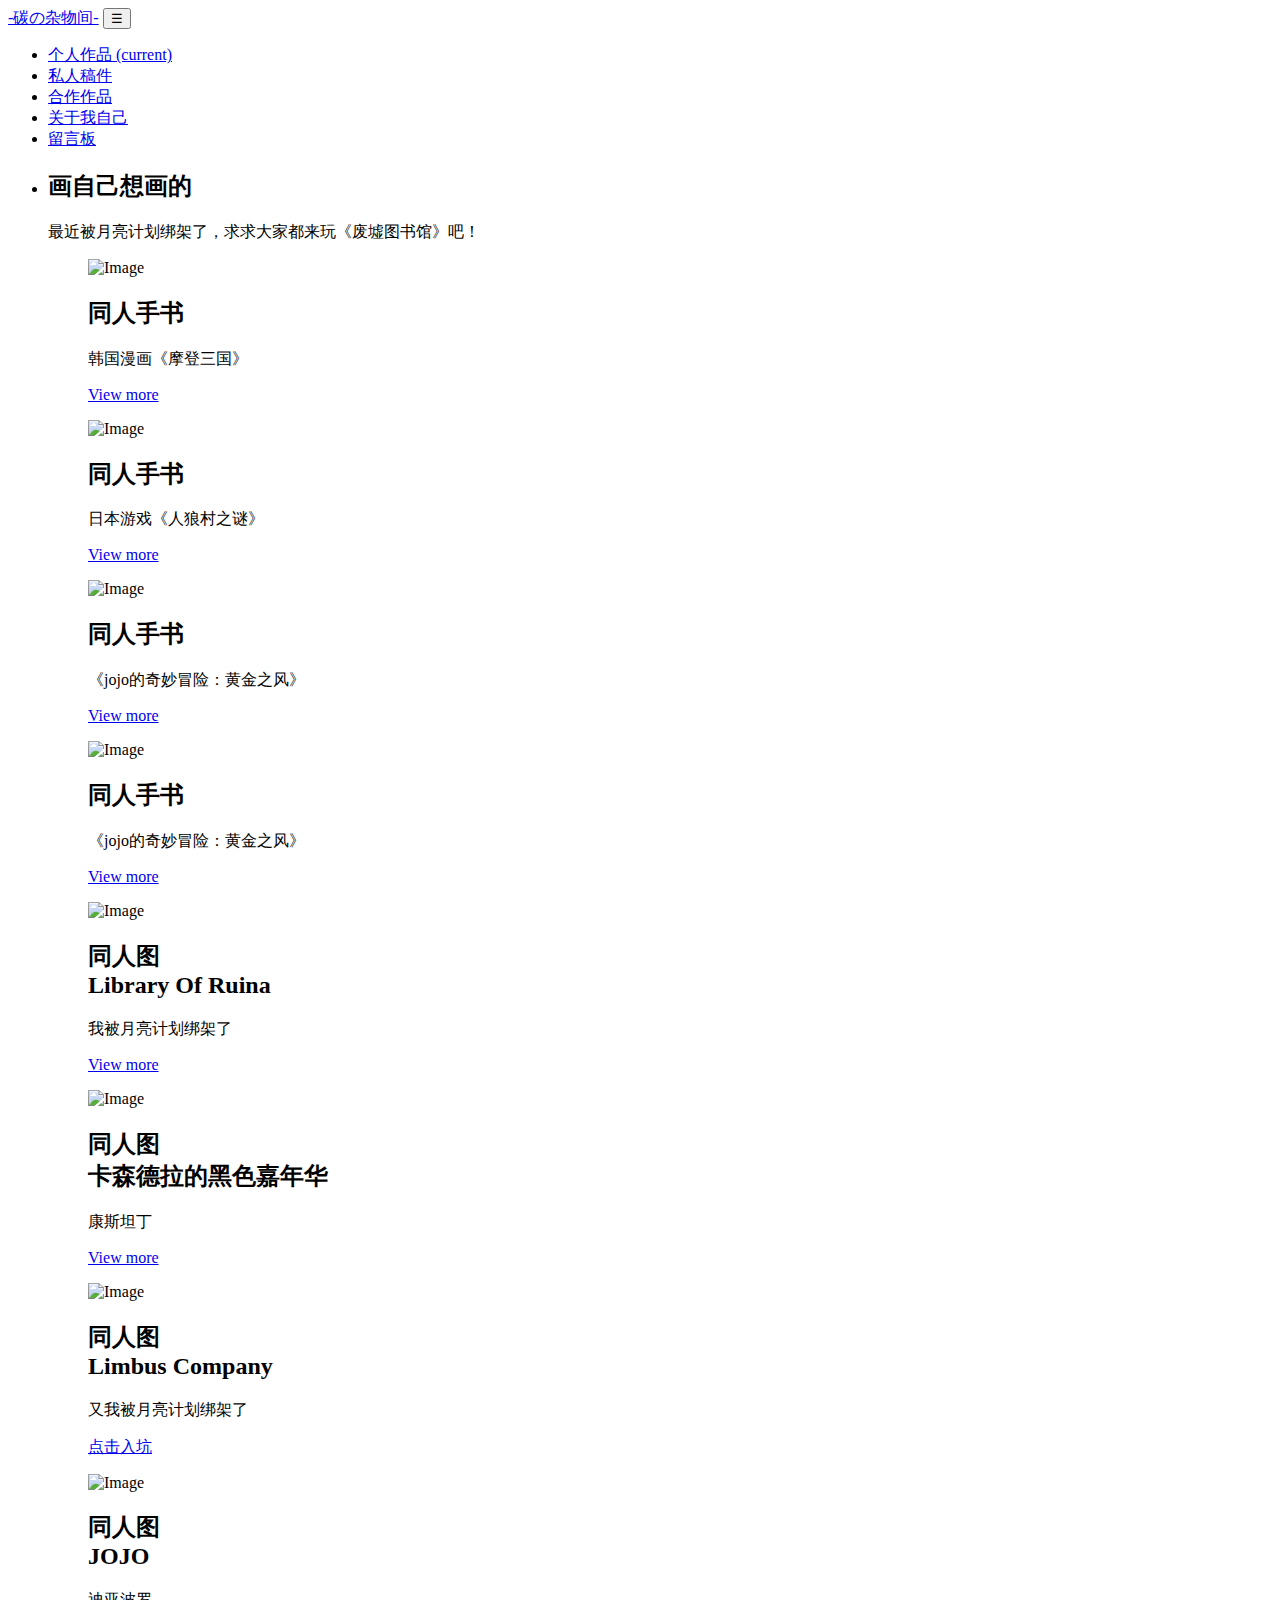
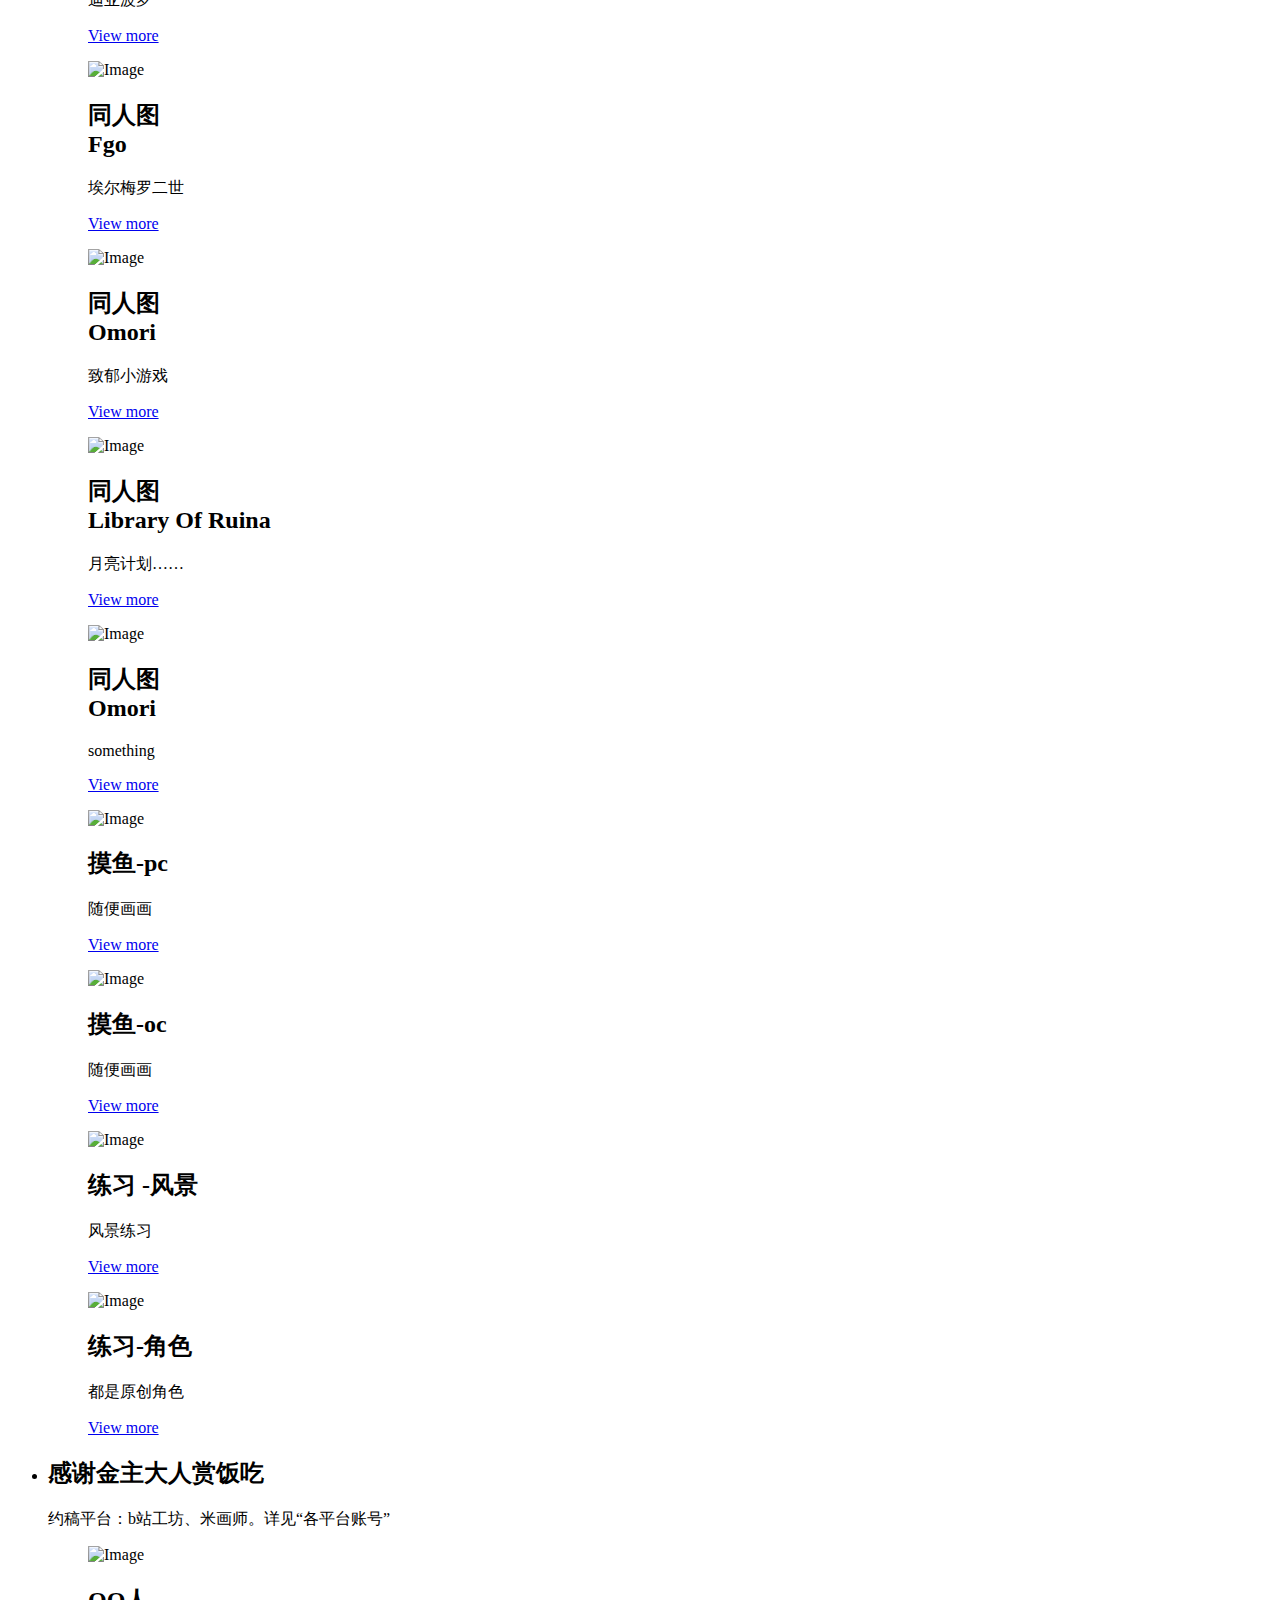
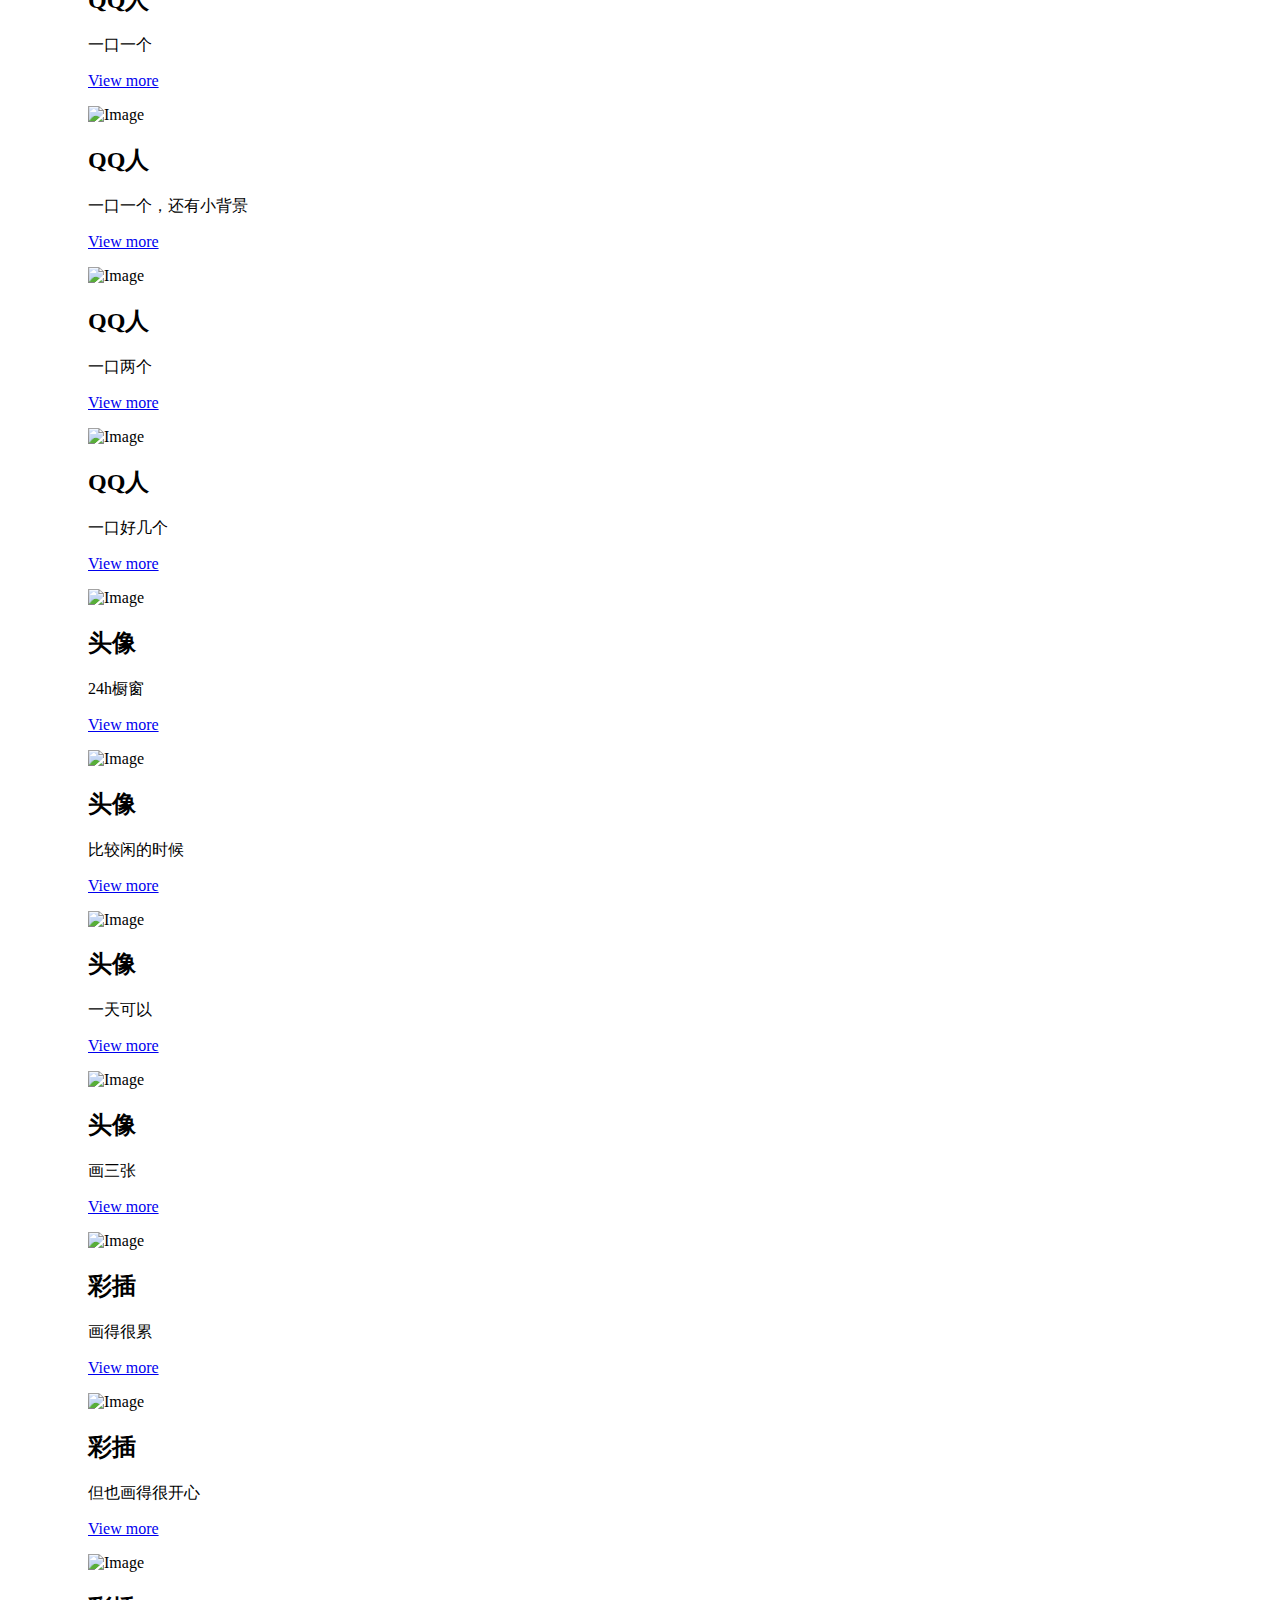
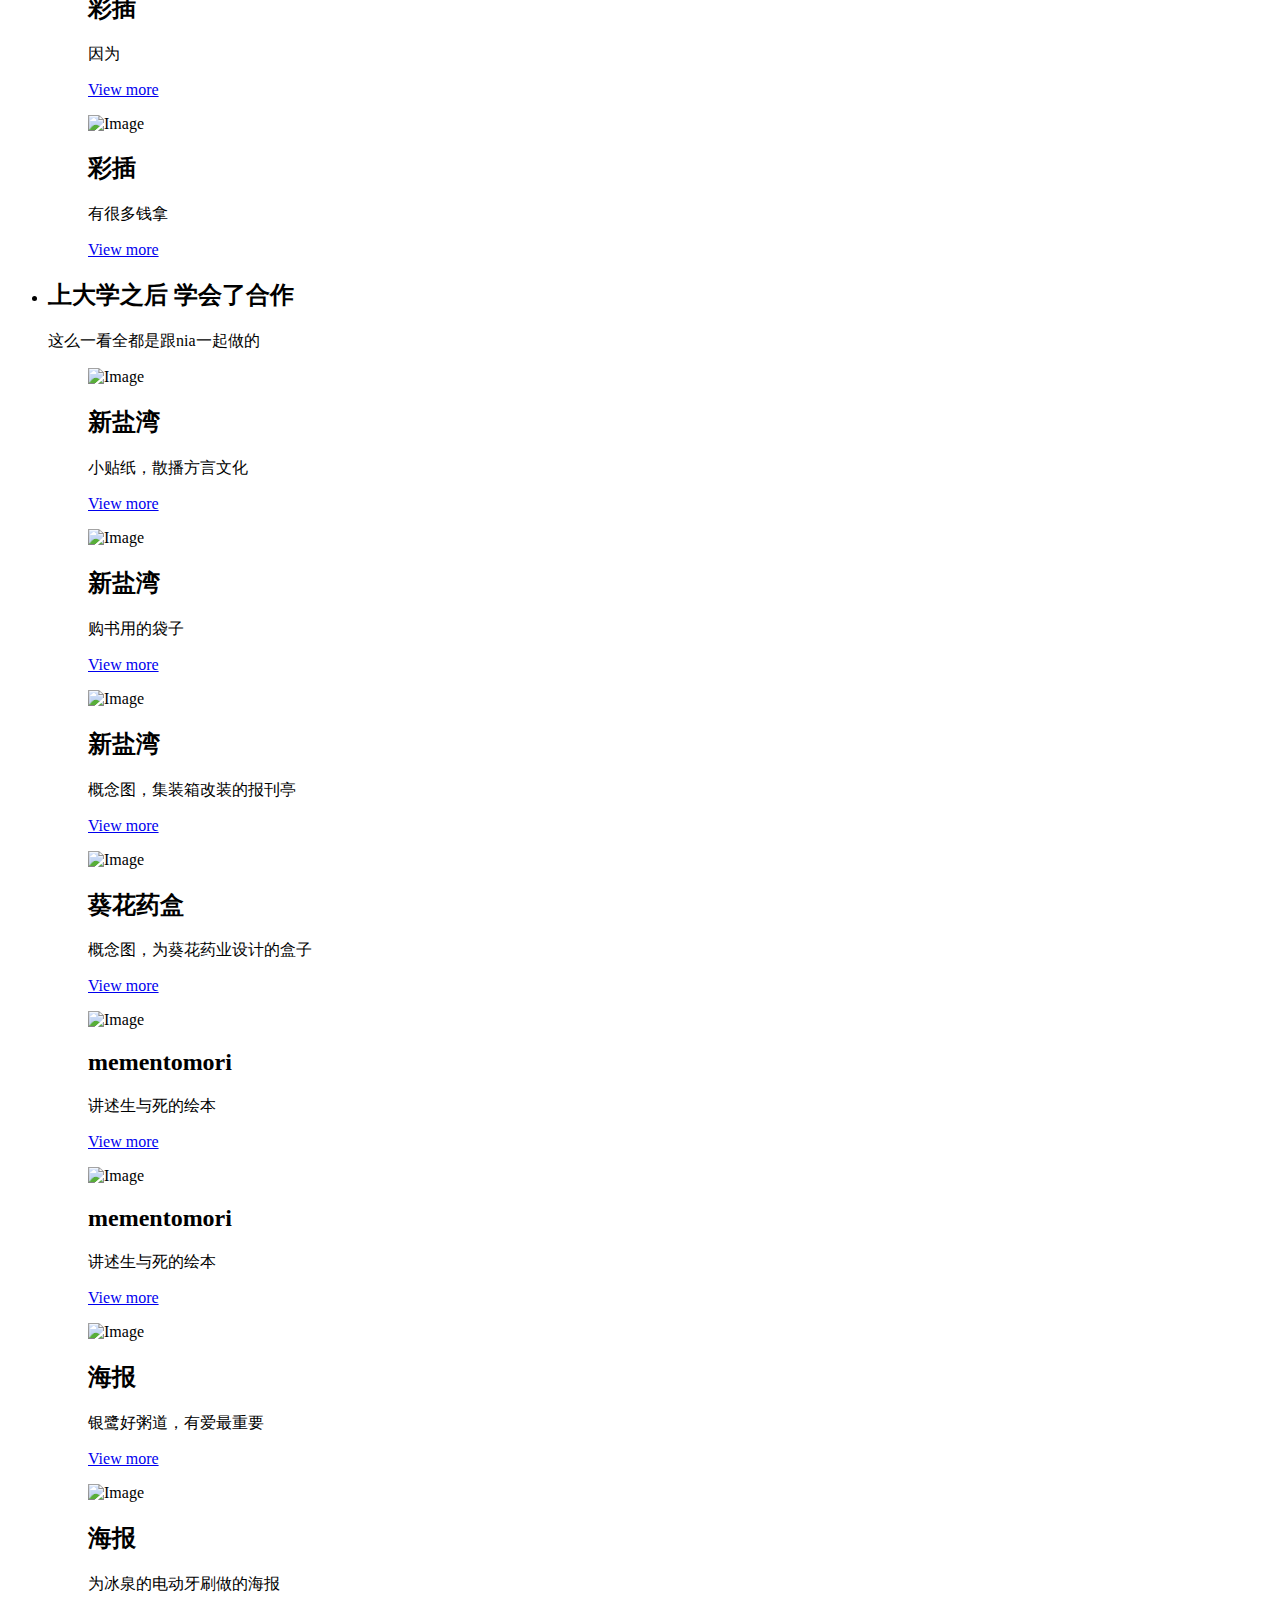
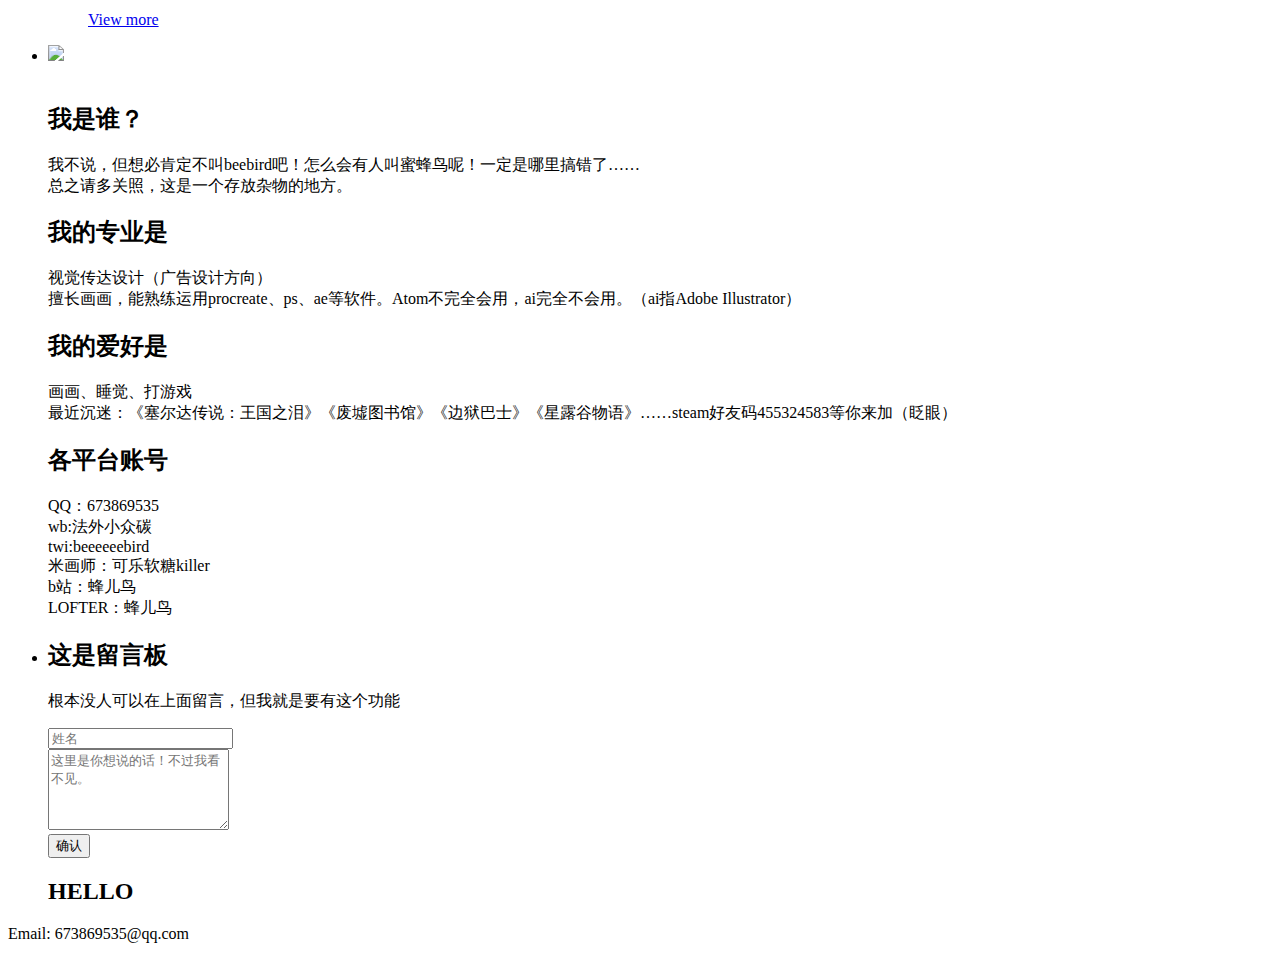
==== index.html @ 5f65ef02 "Add files via upload" ====
﻿<!DOCTYPE html>
<html lang="en">
<head>
    <meta charset="utf-8">
    <meta http-equiv="X-UA-Compatible" content="IE=edge">
    <meta name="viewport" content="width=device-width, initial-scale=1">

    <title>BEEBIRD-二次元袭来</title>

    <!-- load stylesheets -->
    <link rel="stylesheet" href="css/6705733751e34d038aa8b92e1a4e79fc.css">
    <!-- Google web font "Open Sans" -->
    <link rel="stylesheet" href="css/font-awesome.min.css">
    <!-- Font Awesome -->
    <link rel="stylesheet" href="css/bootstrap.min.css">
    <!-- Bootstrap style -->
    <link rel="stylesheet" href="css/hero-slider-style.css">
    <!-- Hero slider style (https://codyhouse.co/gem/hero-slider/) -->
    <link rel="stylesheet" href="css/magnific-popup.css">
    <!-- Magnific popup style (http://dimsemenov.com/plugins/magnific-popup/) -->
    <link rel="stylesheet" href="css/tooplate-style.css">

    <!-- HTML5 shim and Respond.js for IE8 support of HTML5 elements and media queries -->
    <!-- WARNING: Respond.js doesn't work if you view the page via file:// -->
        <!--[if lt IE 9]>
          <script src="js/html5shiv.min.js"></script>
          <script src="js/respond.min.js"></script>
          <![endif]-->
</head>

    <body>

        <!-- Content -->
        <div class="cd-hero">

            <!-- Navigation -->
            <div class="cd-slider-nav">
                <nav class="navbar">
                    <div class="tm-navbar-bg">

                        <a class="navbar-brand text-uppercase" href="#"></i>-碳の杂物间-</a>

                        <button class="navbar-toggler hidden-lg-up" type="button" data-toggle="collapse" data-target="#tmNavbar">
                            &#9776;
                        </button>
                        <div class="collapse navbar-toggleable-md text-xs-center text-uppercase tm-navbar" id="tmNavbar">
                            <ul class="nav navbar-nav">
                                <li class="nav-item active selected">
                                    <a class="nav-link" href="#0" data-no="1">个人作品 <span class="sr-only">(current)</span></a>
                                </li>
                                <li class="nav-item">
                                    <a class="nav-link" href="#0" data-no="2">私人稿件</a>
                                </li>
                                <li class="nav-item">
                                    <a class="nav-link" href="#0" data-no="3">合作作品</a>
                                </li>
                                <li class="nav-item">
                                    <a class="nav-link" href="#0" data-no="4">关于我自己</a>
                                </li>
                                <li class="nav-item">
                                    <a class="nav-link" href="#0" data-no="5">留言板</a>
                                </li>
                            </ul>
                        </div>
                    </div>

                </nav>
            </div>

            <ul class="cd-hero-slider">

                <!-- Page 1 Gallery One -->
                <li class="selected">
                    <div class="cd-full-width">
                        <div class="container-fluid js-tm-page-content" data-page-no="1" data-page-type="gallery">
                            <div class="tm-img-gallery-container">
                                <div class="tm-img-gallery gallery-one">
                                <!-- Gallery One pop up connected with JS code below -->
                                    <div class="tm-img-gallery-info-container">
                                        <h2 class="tm-text-title tm-gallery-title tm-white"><span class="tm-white">画自己想画的</span></h2>
                                        <p class="tm-text">最近被月亮计划绑架了，求求大家都来玩《废墟图书馆》吧！

                                        </p>
                                    </div>
                                    <div class="grid-item">
                                        <figure class="effect-bubba">
                                            <img src="picture/tm-img-01-tn.jpg" alt="Image" class="img-fluid tm-img">
                                            <figcaption>
                                                <h2 class="tm-figure-title">同人手书<br> <span></span></h2>
                                                <p class="tm-figure-description">韩国漫画《摩登三国》</p>
                                                <a href="img/tm-img-01.jpg">View more</a>
                                            </figcaption>
                                        </figure>
                                    </div>
                                    <div class="grid-item">
                                        <figure class="effect-bubba">
                                            <img src="picture/tm-img-02-tn.jpg" alt="Image" class="img-fluid tm-img">
                                            <figcaption>
                                                <h2 class="tm-figure-title">同人手书<br><span></span></h2>
                                                <p class="tm-figure-description">日本游戏《人狼村之谜》</p>
                                                <a href="img/tm-img-02.jpg">View more</a>
                                            </figcaption>
                                        </figure>
                                    </div>
                                    <div class="grid-item">
                                        <figure class="effect-bubba">
                                            <img src="picture/tm-img-03-tn.jpg" alt="Image" class="img-fluid tm-img">
                                            <figcaption>
                                                <h2 class="tm-figure-title">同人手书<br><span></span></h2>
                                                <p class="tm-figure-description">《jojo的奇妙冒险：黄金之风》</p>
                                                <a href="img/tm-img-03.jpg">View more</a>
                                            </figcaption>
                                        </figure>
                                    </div>
                                    <div class="grid-item">
                                        <figure class="effect-bubba">
                                            <img src="picture/tm-img-04-tn.jpg" alt="Image" class="img-fluid tm-img">
                                            <figcaption>
                                                <h2 class="tm-figure-title">同人手书<br><span></span></h2>
                                                <p class="tm-figure-description">《jojo的奇妙冒险：黄金之风》</p>
                                                <a href="img/tm-img-04.jpg">View more</a>
                                            </figcaption>
                                        </figure>
                                    </div>
                                    <div class="grid-item">
                                        <figure class="effect-bubba">
                                            <img src="picture/tm-img-05-tn.jpg" alt="Image" class="img-fluid tm-img">
                                            <figcaption>
                                                <h2 class="tm-figure-title">同人图<br><span>Library Of Ruina</span></h2>
                                                <p class="tm-figure-description">我被月亮计划绑架了</p>
                                                <a href="img/tm-img-05.jpg">View more</a>
                                            </figcaption>
                                        </figure>
                                    </div>
                                    <div class="grid-item">
                                        <figure class="effect-bubba">
                                            <img src="picture/tm-img-06-tn.jpg" alt="Image" class="img-fluid tm-img">
                                            <figcaption>
                                                <h2 class="tm-figure-title">同人图<br><span>卡森德拉的黑色嘉年华</span></h2>
                                                <p class="tm-figure-description">康斯坦丁</p>
                                                <a href="img/tm-img-06.jpg">View more</a>
                                            </figcaption>
                                        </figure>
                                    </div>
                                    <div class="grid-item">
                                        <figure class="effect-bubba">
                                            <img src="picture/tm-img-07-tn.jpg" alt="Image" class="img-fluid tm-img">
                                            <figcaption>
                                                <h2 class="tm-figure-title">同人图<br><span>Limbus Company</span></h2>
                                                <p class="tm-figure-description">又我被月亮计划绑架了</p>
                                                <a href="img/tm-img-07.jpg">点击入坑</a>
                                            </figcaption>
                                        </figure>
                                    </div>
                                    <div class="grid-item">
                                        <figure class="effect-bubba">
                                            <img src="picture/tm-img-08-tn.jpg" alt="Image" class="img-fluid tm-img">
                                            <figcaption>
                                                <h2 class="tm-figure-title">同人图<br><span>JOJO</span></h2>
                                                <p class="tm-figure-description">迪亚波罗</p>
                                                <a href="img/tm-img-08.jpg">View more</a>
                                            </figcaption>
                                        </figure>
                                    </div>
                                    <div class="grid-item">
                                        <figure class="effect-bubba">
                                            <img src="picture/tm-img-09-tn.jpg" alt="Image" class="img-fluid tm-img">
                                            <figcaption>
                                                <h2 class="tm-figure-title">同人图<br> <span>Fgo</span></h2>
                                                <p class="tm-figure-description">埃尔梅罗二世</p>
                                                <a href="img/tm-img-09.jpg">View more</a>
                                            </figcaption>
                                        </figure>
                                    </div>
                                    <div class="grid-item">
                                        <figure class="effect-bubba">
                                            <img src="picture/tm-img-10-tn.jpg" alt="Image" class="img-fluid tm-img">
                                            <figcaption>
                                                <h2 class="tm-figure-title">同人图<br><span>Omori</span></h2>
                                                <p class="tm-figure-description">致郁小游戏</p>
                                                <a href="img/tm-img-10.jpg">View more</a>
                                            </figcaption>
                                        </figure>
                                    </div>
                                    <div class="grid-item">
                                        <figure class="effect-bubba">
                                            <img src="picture/tm-img-11-tn.jpg" alt="Image" class="img-fluid tm-img">
                                            <figcaption>
                                                <h2 class="tm-figure-title">同人图<br><span>Library Of Ruina</span></h2>
                                                <p class="tm-figure-description">月亮计划……</p>
                                                <a href="img/tm-img-11.jpg">View more</a>
                                            </figcaption>
                                        </figure>
                                    </div>
                                    <div class="grid-item">
                                        <figure class="effect-bubba">
                                            <img src="picture/tm-img-12-tn.jpg" alt="Image" class="img-fluid tm-img">
                                            <figcaption>
                                                <h2 class="tm-figure-title">同人图<br><span>Omori</span></h2>
                                                <p class="tm-figure-description">something</p>
                                                <a href="img/tm-img-12.jpg">View more</a>
                                            </figcaption>
                                        </figure>
                                    </div>
                                    <div class="grid-item">
                                        <figure class="effect-bubba">
                                            <img src="picture/tm-img-13-tn.jpg" alt="Image" class="img-fluid tm-img">
                                            <figcaption>
                                                <h2 class="tm-figure-title">摸鱼<span>-pc</span></h2>
                                                <p class="tm-figure-description">随便画画</p>
                                                <a href="img/tm-img-13.jpg">View more</a>
                                            </figcaption>
                                        </figure>
                                    </div>
                                    <div class="grid-item">
                                        <figure class="effect-bubba">
                                            <img src="picture/tm-img-14-tn.jpg" alt="Image" class="img-fluid tm-img">
                                            <figcaption>
                                                <h2 class="tm-figure-title">摸鱼<span>-oc</span></h2>
                                                <p class="tm-figure-description">随便画画</p>
                                                <a href="img/tm-img-14.jpg">View more</a>
                                            </figcaption>
                                        </figure>
                                    </div>
                                    <div class="grid-item">
                                        <figure class="effect-bubba">
                                            <img src="picture/tm-img-15-tn.jpg" alt="Image" class="img-fluid tm-img">
                                            <figcaption>
                                                <h2 class="tm-figure-title">练习 <span>-风景</span></h2>
                                                <p class="tm-figure-description">风景练习</p>
                                                <a href="img/tm-img-15.jpg">View more</a>
                                            </figcaption>
                                        </figure>
                                    </div>
                                    <div class="grid-item">
                                        <figure class="effect-bubba">
                                            <img src="picture/tm-img-16-tn.jpg" alt="Image" class="img-fluid tm-img">
                                            <figcaption>
                                                <h2 class="tm-figure-title">练习<span>-角色</span></h2>
                                                <p class="tm-figure-description">都是原创角色</p>
                                                <a href="img/tm-img-16.jpg">View more</a>
                                            </figcaption>
                                        </figure>
                                    </div>
                                </div>
                            </div>
                        </div>
                    </div>
                </li>

                <!-- Page 2 Gallery Two -->
                <li>
                    <div class="cd-full-width">
                        <div class="container-fluid js-tm-page-content" data-page-no="2" data-page-type="gallery">
                            <div class="tm-img-gallery-container">
                                <div class="tm-img-gallery gallery-two">
                                <!-- Gallery Two pop up connected with JS code below -->

                                    <div class="tm-img-gallery-info-container">
                                        <h2 class="tm-text-title tm-gallery-title"><span class="tm-white">感谢金主大人赏饭吃</span></h2>
                                        <p class="tm-text"><span class="tm-white">约稿平台：b站工坊、米画师。详见“各平台账号”</span>
                                        </p>
                                    </div>
                                    <div class="grid-item">
                                        <figure class="effect-bubba">
                                            <img src="picture/s1.jpg" alt="Image" class="img-fluid tm-img">
                                            <figcaption>
                                                <h2 class="tm-figure-title">QQ人 <span></span></h2>
                                                <p class="tm-figure-description">一口一个</p>
                                                <a href="img/s1.jpg">View more</a>
                                            </figcaption>
                                        </figure>
                                    </div>
                                    <div class="grid-item">
                                        <figure class="effect-bubba">
                                            <img src="picture/s2.jpg" alt="Image" class="img-fluid tm-img">
                                            <figcaption>
                                                <h2 class="tm-figure-title">QQ人 <span></span></h2>
                                                <p class="tm-figure-description">一口一个，还有小背景</p>
                                                <a href="img/s2.jpg">View more</a>
                                            </figcaption>
                                        </figure>
                                    </div>
                                    <div class="grid-item">
                                        <figure class="effect-bubba">
                                            <img src="picture/s3.jpg" alt="Image" class="img-fluid tm-img">
                                            <figcaption>
                                                <h2 class="tm-figure-title">QQ人 <span></span></h2>
                                                <p class="tm-figure-description">一口两个</p>
                                                <a href="img/s3.jpg">View more</a>
                                            </figcaption>
                                        </figure>
                                    </div>
                                    <div class="grid-item">
                                        <figure class="effect-bubba">
                                            <img src="picture/s4.jpg" alt="Image" class="img-fluid tm-img">
                                            <figcaption>
                                                <h2 class="tm-figure-title">QQ人<span></span></h2>
                                                <p class="tm-figure-description">一口好几个</p>
                                                <a href="img/s4.jpg">View more</a>
                                            </figcaption>
                                        </figure>
                                    </div>
                                    <div class="grid-item">
                                        <figure class="effect-bubba">
                                            <img src="picture/s5.jpg" alt="Image" class="img-fluid tm-img">
                                            <figcaption>
                                                <h2 class="tm-figure-title">头像 <span></span></h2>
                                                <p class="tm-figure-description">24h橱窗</p>
                                                <a href="img/s5.jpg">View more</a>
                                            </figcaption>
                                        </figure>
                                    </div>
                                    <div class="grid-item">
                                        <figure class="effect-bubba">
                                            <img src="picture/s6.jpg" alt="Image" class="img-fluid tm-img">
                                            <figcaption>
                                                <h2 class="tm-figure-title">头像 <span></span></h2>
                                                <p class="tm-figure-description">比较闲的时候</p>
                                                <a href="img/s6.jpg">View more</a>
                                            </figcaption>
                                        </figure>
                                    </div>
                                    <div class="grid-item">
                                        <figure class="effect-bubba">
                                            <img src="picture/s7.jpg" alt="Image" class="img-fluid tm-img">
                                            <figcaption>
                                                <h2 class="tm-figure-title">头像<span></span></h2>
                                                <p class="tm-figure-description">一天可以</p>
                                                <a href="img/s7.jpg">View more</a>
                                            </figcaption>
                                        </figure>
                                    </div>
                                    <div class="grid-item">
                                        <figure class="effect-bubba">
                                            <img src="picture/s8.jpg" alt="Image" class="img-fluid tm-img">
                                            <figcaption>
                                                <h2 class="tm-figure-title">头像<span></span></h2>
                                                <p class="tm-figure-description">画三张</p>
                                                <a href="img/s8.jpg">View more</a>
                                            </figcaption>
                                        </figure>
                                    </div>
                                    <div class="grid-item">
                                        <figure class="effect-bubba">
                                            <img src="picture/s9.jpg" alt="Image" class="img-fluid tm-img">
                                            <figcaption>
                                                <h2 class="tm-figure-title">彩插<span></span></h2>
                                                <p class="tm-figure-description">画得很累</p>
                                                <a href="img/s9.jpg">View more</a>
                                            </figcaption>
                                        </figure>
                                    </div>
                                    <div class="grid-item">
                                        <figure class="effect-bubba">
                                            <img src="picture/s10.jpg" alt="Image" class="img-fluid tm-img">
                                            <figcaption>
                                                <h2 class="tm-figure-title">彩插<span></span></h2>
                                                <p class="tm-figure-description">但也画得很开心</p>
                                                <a href="img/s10.jpg">View more</a>
                                            </figcaption>
                                        </figure>
                                    </div>
                                    <div class="grid-item">
                                        <figure class="effect-bubba">
                                            <img src="picture/s11.jpg" alt="Image" class="img-fluid tm-img">
                                            <figcaption>
                                                <h2 class="tm-figure-title">彩插 <span></span></h2>
                                                <p class="tm-figure-description">因为</p>
                                                <a href="img/s11.jpg">View more</a>
                                            </figcaption>
                                        </figure>
                                    </div>
                                    <div class="grid-item">
                                        <figure class="effect-bubba">
                                            <img src="picture/s12.jpg" alt="Image" class="img-fluid tm-img">
                                            <figcaption>
                                                <h2 class="tm-figure-title">彩插<span></span></h2>
                                                <p class="tm-figure-description">有很多钱拿</p>
                                                <a href="img/s12.jpg">View more</a>
                                            </figcaption>
                                        </figure>
                                    </div>
                                </div>
                            </div>
                        </div>
                    </div>
                </li>

                <!-- Page 3 Gallery Three -->
                <li>
                    <div class="cd-full-width">
                        <div class="container-fluid js-tm-page-content" data-page-no="3" data-page-type="gallery">
                            <div class="tm-img-gallery-container">
                                <div class="tm-img-gallery gallery-three">

                                    <div class="tm-img-gallery-info-container">
                                        <h2 class="tm-text-title tm-gallery-title"><span class="tm-white">上大学之后 学会了合作</span></h2>
                                        <p class="tm-text"><span class="tm-white">这么一看全都是跟nia一起做的</span>
                                        </p>
                                    </div>
                                    <div class="grid-item">
                                        <figure class="effect-bubba">
                                            <img src="picture/z1.jpg" alt="Image" class="img-fluid tm-img">
                                            <figcaption>
                                                <h2 class="tm-figure-title">新盐湾<span></span></h2>
                                                <p class="tm-figure-description">小贴纸，散播方言文化</p>
                                                <a href="img/z1.jpg">View more</a>
                                            </figcaption>
                                        </figure>
                                    </div>
                                    <div class="grid-item">
                                        <figure class="effect-bubba">
                                            <img src="picture/z2.jpg" alt="Image" class="img-fluid tm-img">
                                            <figcaption>
                                                <h2 class="tm-figure-title">新盐湾<span></span></h2>
                                                <p class="tm-figure-description">购书用的袋子</p>
                                                <a href="img/z2.jpg">View more</a>
                                            </figcaption>
                                        </figure>
                                    </div>
                                    <div class="grid-item">
                                        <figure class="effect-bubba">
                                            <img src="picture/z3.jpg" alt="Image" class="img-fluid tm-img">
                                            <figcaption>
                                                <h2 class="tm-figure-title">新盐湾 <span></span></h2>
                                                <p class="tm-figure-description">概念图，集装箱改装的报刊亭</p>
                                                <a href="imgz3.jpg">View more</a>
                                            </figcaption>
                                        </figure>
                                    </div>
                                    <div class="grid-item">
                                        <figure class="effect-bubba">
                                            <img src="picture/z4.jpg" alt="Image" class="img-fluid tm-img">
                                            <figcaption>
                                                <h2 class="tm-figure-title">葵花药盒<span></span></h2>
                                                <p class="tm-figure-description">概念图，为葵花药业设计的盒子</p>
                                                <a href="img/z4.jpg">View more</a>
                                            </figcaption>
                                        </figure>
                                    </div>
                                    <div class="grid-item">
                                        <figure class="effect-bubba">
                                            <img src="picture/z5.jpg" alt="Image" class="img-fluid tm-img">
                                            <figcaption>
                                                <h2 class="tm-figure-title"><span>mementomori</span></h2>
                                                <p class="tm-figure-description">讲述生与死的绘本</p>
                                                <a href="img/z5.jpg">View more</a>
                                            </figcaption>
                                        </figure>
                                    </div>
                                    <div class="grid-item">
                                        <figure class="effect-bubba">
                                            <img src="picture/z6.jpg" alt="Image" class="img-fluid tm-img">
                                            <figcaption>
                                                <h2 class="tm-figure-title"><span>mementomori</span></h2>
                                                <p class="tm-figure-description">讲述生与死的绘本</p>
                                                <a href="img/z6.jpg">View more</a>
                                            </figcaption>
                                        </figure>
                                    </div>
                                    <div class="grid-item">
                                        <figure class="effect-bubba">
                                            <img src="picture/z7.jpg" alt="Image" class="img-fluid tm-img">
                                            <figcaption>
                                                <h2 class="tm-figure-title">海报<span></span></h2>
                                                <p class="tm-figure-description">银鹭好粥道，有爱最重要</p>
                                                <a href="img/z7.jpg">View more</a>
                                            </figcaption>
                                        </figure>
                                    </div>
                                    <div class="grid-item">
                                        <figure class="effect-bubba">
                                            <img src="picture/z8.jpg" alt="Image" class="img-fluid tm-img">
                                            <figcaption>
                                                <h2 class="tm-figure-title">海报 <span></span></h2>
                                                <p class="tm-figure-description">为冰泉的电动牙刷做的海报</p>
                                                <a href="img/z8.jpg">View more</a>
                                            </figcaption>
                                        </figure>
                                    </div>
                                </div>
                            </div> <!-- .tm-img-gallery-container -->
                        </div>
                    </div>
                </li>

                <!-- Page 4 About -->
                <li>
                    <div class="cd-full-width">
                        <div class="container-fluid js-tm-page-content tm-page-width tm-pad-b" data-page-no="4">
                            <div class="row tm-white-box-margin-b">
                                <div class="col-xs-12">
                                    <div class="tm-flex">
                                        <div class="tm-bg-white-translucent text-xs-left tm-textbox tm-textbox-padding"><div class="grid-item">
                                                <img src="picture/t.jpg" >
                                        </div><br>
                                            <h2 class="tm-text-title">我是谁？</h2>
                                            <p class="tm-text">我不说，但想必肯定不叫beebird吧！怎么会有人叫蜜蜂鸟呢！一定是哪里搞错了……<br>

                                            总之请多关照，这是一个存放杂物的地方。</p>
                                        </div>
                                    </div>
                                </div>
                            </div>

                            <div class="row tm-white-box-margin-b">
                                <div class="col-xs-12">
                                    <div class="tm-flex">
                                        <div class="tm-bg-white-translucent text-xs-left tm-textbox tm-2-col-textbox-2 tm-textbox-padding">
                                            <h2 class="tm-text-title">我的专业是</h2>
                                            <p class="tm-text">视觉传达设计（广告设计方向）<br>
                                            擅长画画，能熟练运用procreate、ps、ae等软件。Atom不完全会用，ai完全不会用。（ai指Adobe Illustrator）</p>
                                        </div>
                                    </div>
                                </div>
                            </div>

                            <div class="row">
                                <div class="col-xs-12">
                                    <div class="tm-flex">
                                        <div class="tm-bg-white-translucent text-xs-left tm-textbox tm-2-col-textbox-2 tm-textbox-padding">
                                            <h2 class="tm-text-title">我的爱好是</h2>
                                            <p class="tm-text">画画、睡觉、打游戏<br>
                                            最近沉迷：《塞尔达传说：王国之泪》《废墟图书馆》《边狱巴士》《星露谷物语》……steam好友码455324583等你来加（眨眼）</p>
                                        </div>
                                        <div class="tm-bg-white-translucent text-xs-left tm-textbox tm-2-col-textbox-2 tm-textbox-padding">
                                            <h2 class="tm-text-title">各平台账号</h2>
                                            <p class="tm-text">QQ：673869535<br>
                                            wb:法外小众碳<br>
                                            twi:beeeeeebird<br>
                                            米画师：可乐软糖killer<br>

                                          b站：蜂儿鸟<br>
                                          LOFTER：蜂儿鸟
                                        </p>
                                        </div>
                                    </div>
                                </div>
                            </div>
                        </div>
                    </div> <!-- .cd-full-width -->

                </li>

                <!-- Page 5 Contact Us -->
                <li>
                    <div class="cd-full-width">
                        <div class="container-fluid js-tm-page-content tm-page-pad" data-page-no="5">
                            <div class="tm-contact-page">
                                <div class="row">
                                    <div class="col-xs-12">
                                        <div class="tm-flex tm-contact-container">
                                            <div class="tm-bg-white-translucent text-xs-left tm-textbox tm-2-col-textbox-2 tm-textbox-padding tm-textbox-padding-contact">
                                                <h2 class="tm-contact-info">这是留言板</h2>
                                                <p class="tm-text">根本没人可以在上面留言，但我就是要有这个功能</p>

                                                <!-- contact form -->
                                                <form action="index.html" method="post" class="tm-contact-form">

                                                    <div class="form-group">
                                                        <input type="text" id="contact_name" name="contact_name" class="form-control" placeholder="姓名"  required/>
                                                    </div>

                                                    <div class="form-group">
                                                        <textarea id="contact_message" name="contact_message" class="form-control" rows="5" placeholder="这里是你想说的话！不过我看不见。" required></textarea>
                                                    </div>

                                                    <button type="submit" class="pull-xs-right tm-submit-btn">确认</button>

                                                </form>
                                            </div>

                                            <div class="tm-bg-white-translucent text-xs-left tm-textbox tm-2-col-textbox-2 tm-textbox-padding tm-textbox-padding-contact">
                                                <h2 class="tm-contact-info">HELLO</h2>
                                                <!-- google map goes here -->
                                                <div id="google-map"></div>
                                            </div>

                                        </div>

                                    </div>

                                </div>

                            </div>

                        </div>

                    </div> <!-- .cd-full-width -->
                </li>
            </ul> <!-- .cd-hero-slider -->

            <footer class="tm-footer">

                <p class="tm-copyright-text">Email: 673869535@qq.com</p>

            </footer>

        </div> <!-- .cd-hero -->


        <div id="loader-wrapper">

            <div id="loader"></div>
            <div class="loader-section section-left"></div>
            <div class="loader-section section-right"></div>

        </div>

        <!-- load JS files -->
        <script src="js/jquery-1.11.3.min.js"></script>         <!-- jQuery (https://jquery.com/download/) -->
        <script src="js/tether.min.js"></script> <!-- Tether for Bootstrap (http://stackoverflow.com/questions/34567939/how-to-fix-the-error-error-bootstrap-tooltips-require-tether-http-github-h) -->
        <script src="js/bootstrap.min.js"></script>             <!-- Bootstrap js (v4-alpha.getbootstrap.com/) -->
        <script src="js/hero-slider-main.js"></script>          <!-- Hero slider (https://codyhouse.co/gem/hero-slider/) -->
        <script src="js/jquery.magnific-popup.min.js"></script> <!-- Magnific popup (http://dimsemenov.com/plugins/magnific-popup/) -->

        <script>

            function adjustHeightOfPage(pageNo) {

                var offset = 80;
                var pageContentHeight = 0;

                var pageType = $('div[data-page-no="' + pageNo + '"]').data("page-type");

                if( pageType != undefined && pageType == "gallery") {
                    pageContentHeight = $(".cd-hero-slider li:nth-of-type(" + pageNo + ") .tm-img-gallery-container").height();
                }
                else {
                    pageContentHeight = $(".cd-hero-slider li:nth-of-type(" + pageNo + ") .js-tm-page-content").height() + 20;
                }

                if($(window).width() >= 992) { offset = 120; }
                else if($(window).width() < 480) { offset = 40; }

                // Get the page height
                var totalPageHeight = $('.cd-slider-nav').height()
                                        + pageContentHeight + offset
                                        + $('.tm-footer').height();

                // Adjust layout based on page height and window height
                if(totalPageHeight > $(window).height())
                {
                    $('.cd-hero-slider').addClass('small-screen');
                    $('.cd-hero-slider li:nth-of-type(' + pageNo + ')').css("min-height", totalPageHeight + "px");
                }
                else
                {
                    $('.cd-hero-slider').removeClass('small-screen');
                    $('.cd-hero-slider li:nth-of-type(' + pageNo + ')').css("min-height", "100%");
                }
            }

            /*
                Everything is loaded including images.
            */
            $(window).load(function(){

                adjustHeightOfPage(1); // Adjust page height

                /* Gallery One pop up
                -----------------------------------------*/
                $('.gallery-one').magnificPopup({
                    delegate: 'a', // child items selector, by clicking on it popup will open
                    type: 'image',
                    gallery:{enabled:true}
                });

				/* Gallery Two pop up
                -----------------------------------------*/
				$('.gallery-two').magnificPopup({
                    delegate: 'a',
                    type: 'image',
                    gallery:{enabled:true}
                });

                /* Gallery Three pop up
                -----------------------------------------*/
                $('.gallery-three').magnificPopup({
                    delegate: 'a',
                    type: 'image',
                    gallery:{enabled:true}
                });

                /* Collapse menu after click
                -----------------------------------------*/
                $('#tmNavbar a').click(function(){
                    $('#tmNavbar').collapse('hide');

                    adjustHeightOfPage($(this).data("no")); // Adjust page height
                });

                /* Browser resized
                -----------------------------------------*/
                $( window ).resize(function() {
                    var currentPageNo = $(".cd-hero-slider li.selected .js-tm-page-content").data("page-no");

                    // wait 3 seconds
                    setTimeout(function() {
                        adjustHeightOfPage( currentPageNo );
                    }, 1000);

                });

                // Remove preloader (https://ihatetomatoes.net/create-custom-preloading-screen/)
                $('body').addClass('loaded');

            });



        </script>

<style>
.copyrights{text-indent:-9999px;height:0;line-height:0;font-size:0;overflow:hidden;}
</style>
</body>
</html>
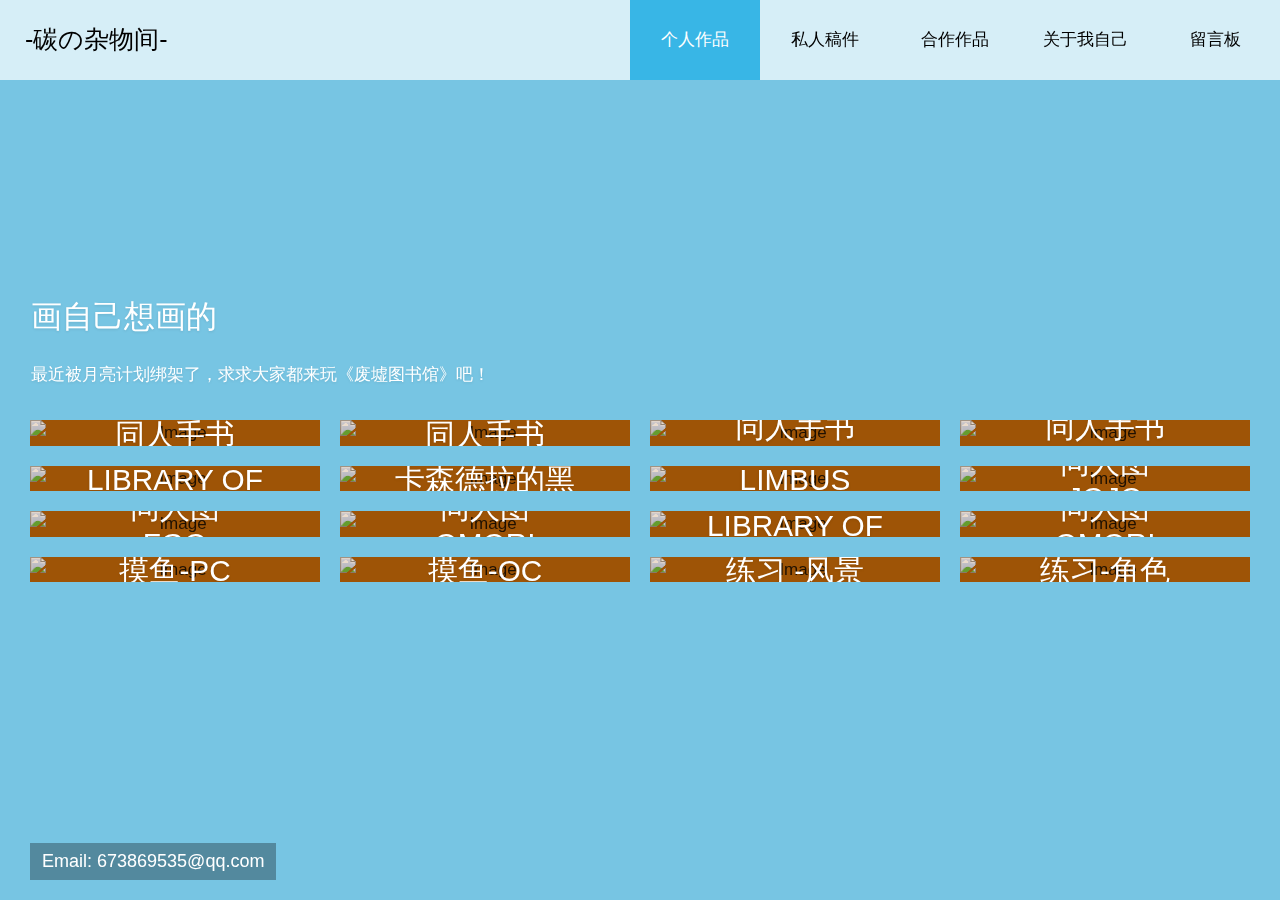
==== commit 6c59774b: "Add files via upload" ====
--- a/index.html
+++ b/index.html
@@ -7,33 +7,18 @@
 
     <title>BEEBIRD-二次元袭来</title>
 
-    <!-- load stylesheets -->
     <link rel="stylesheet" href="css/6705733751e34d038aa8b92e1a4e79fc.css">
-    <!-- Google web font "Open Sans" -->
     <link rel="stylesheet" href="css/font-awesome.min.css">
-    <!-- Font Awesome -->
     <link rel="stylesheet" href="css/bootstrap.min.css">
-    <!-- Bootstrap style -->
     <link rel="stylesheet" href="css/hero-slider-style.css">
-    <!-- Hero slider style (https://codyhouse.co/gem/hero-slider/) -->
     <link rel="stylesheet" href="css/magnific-popup.css">
-    <!-- Magnific popup style (http://dimsemenov.com/plugins/magnific-popup/) -->
     <link rel="stylesheet" href="css/tooplate-style.css">
-
-    <!-- HTML5 shim and Respond.js for IE8 support of HTML5 elements and media queries -->
-    <!-- WARNING: Respond.js doesn't work if you view the page via file:// -->
-        <!--[if lt IE 9]>
-          <script src="js/html5shiv.min.js"></script>
-          <script src="js/respond.min.js"></script>
-          <![endif]-->
 </head>
 
     <body>
 
-        <!-- Content -->
         <div class="cd-hero">
 
-            <!-- Navigation -->
             <div class="cd-slider-nav">
                 <nav class="navbar">
                     <div class="tm-navbar-bg">
@@ -69,13 +54,11 @@
 
             <ul class="cd-hero-slider">
 
-                <!-- Page 1 Gallery One -->
                 <li class="selected">
                     <div class="cd-full-width">
                         <div class="container-fluid js-tm-page-content" data-page-no="1" data-page-type="gallery">
                             <div class="tm-img-gallery-container">
                                 <div class="tm-img-gallery gallery-one">
-                                <!-- Gallery One pop up connected with JS code below -->
                                     <div class="tm-img-gallery-info-container">
                                         <h2 class="tm-text-title tm-gallery-title tm-white"><span class="tm-white">画自己想画的</span></h2>
                                         <p class="tm-text">最近被月亮计划绑架了，求求大家都来玩《废墟图书馆》吧！
@@ -84,87 +67,88 @@
                                     </div>
                                     <div class="grid-item">
                                         <figure class="effect-bubba">
-                                            <img src="picture/tm-img-01-tn.jpg" alt="Image" class="img-fluid tm-img">
+                                            <img src="picture/o1.jpg" alt="Image" class="img-fluid tm-img">
                                             <figcaption>
                                                 <h2 class="tm-figure-title">同人手书<br> <span></span></h2>
                                                 <p class="tm-figure-description">韩国漫画《摩登三国》</p>
-                                                <a href="img/tm-img-01.jpg">View more</a>
-                                            </figcaption>
-                                        </figure>
-                                    </div>
-                                    <div class="grid-item">
-                                        <figure class="effect-bubba">
-                                            <img src="picture/tm-img-02-tn.jpg" alt="Image" class="img-fluid tm-img">
+
+                                                <a href="img/o1.jpg">View more</a>
+                                            </figcaption>
+                                        </figure>
+                                    </div>
+                                    <div class="grid-item">
+                                        <figure class="effect-bubba">
+                                            <img src="picture/o2.jpg" alt="Image" class="img-fluid tm-img">
                                             <figcaption>
                                                 <h2 class="tm-figure-title">同人手书<br><span></span></h2>
                                                 <p class="tm-figure-description">日本游戏《人狼村之谜》</p>
-                                                <a href="img/tm-img-02.jpg">View more</a>
-                                            </figcaption>
-                                        </figure>
-                                    </div>
-                                    <div class="grid-item">
-                                        <figure class="effect-bubba">
-                                            <img src="picture/tm-img-03-tn.jpg" alt="Image" class="img-fluid tm-img">
+                                                <a href="img/o2.jpg">View more</a>
+                                            </figcaption>
+                                        </figure>
+                                    </div>
+                                    <div class="grid-item">
+                                        <figure class="effect-bubba">
+                                            <img src="picture/o3.jpg" alt="Image" class="img-fluid tm-img">
                                             <figcaption>
                                                 <h2 class="tm-figure-title">同人手书<br><span></span></h2>
                                                 <p class="tm-figure-description">《jojo的奇妙冒险：黄金之风》</p>
-                                                <a href="img/tm-img-03.jpg">View more</a>
-                                            </figcaption>
-                                        </figure>
-                                    </div>
-                                    <div class="grid-item">
-                                        <figure class="effect-bubba">
-                                            <img src="picture/tm-img-04-tn.jpg" alt="Image" class="img-fluid tm-img">
+                                                <a href="img/o3.jpg">View more</a>
+                                            </figcaption>
+                                        </figure>
+                                    </div>
+                                    <div class="grid-item">
+                                        <figure class="effect-bubba">
+                                            <img src="picture/o4.jpg" alt="Image" class="img-fluid tm-img">
                                             <figcaption>
                                                 <h2 class="tm-figure-title">同人手书<br><span></span></h2>
                                                 <p class="tm-figure-description">《jojo的奇妙冒险：黄金之风》</p>
-                                                <a href="img/tm-img-04.jpg">View more</a>
-                                            </figcaption>
-                                        </figure>
-                                    </div>
-                                    <div class="grid-item">
-                                        <figure class="effect-bubba">
-                                            <img src="picture/tm-img-05-tn.jpg" alt="Image" class="img-fluid tm-img">
+                                                <a href="img/o4.jpg">View more</a>
+                                            </figcaption>
+                                        </figure>
+                                    </div>
+                                    <div class="grid-item">
+                                        <figure class="effect-bubba">
+                                            <img src="picture/o5.jpg" alt="Image" class="img-fluid tm-img">
                                             <figcaption>
                                                 <h2 class="tm-figure-title">同人图<br><span>Library Of Ruina</span></h2>
                                                 <p class="tm-figure-description">我被月亮计划绑架了</p>
-                                                <a href="img/tm-img-05.jpg">View more</a>
-                                            </figcaption>
-                                        </figure>
-                                    </div>
-                                    <div class="grid-item">
-                                        <figure class="effect-bubba">
-                                            <img src="picture/tm-img-06-tn.jpg" alt="Image" class="img-fluid tm-img">
+                                                <a href="img/o5.jpg">View more</a>
+                                            </figcaption>
+                                        </figure>
+                                    </div>
+                                    <div class="grid-item">
+                                        <figure class="effect-bubba">
+                                            <img src="picture/o6.jpg" alt="Image" class="img-fluid tm-img">
                                             <figcaption>
                                                 <h2 class="tm-figure-title">同人图<br><span>卡森德拉的黑色嘉年华</span></h2>
                                                 <p class="tm-figure-description">康斯坦丁</p>
-                                                <a href="img/tm-img-06.jpg">View more</a>
-                                            </figcaption>
-                                        </figure>
-                                    </div>
-                                    <div class="grid-item">
-                                        <figure class="effect-bubba">
-                                            <img src="picture/tm-img-07-tn.jpg" alt="Image" class="img-fluid tm-img">
+                                                <a href="img/o6.jpg">View more</a>
+                                            </figcaption>
+                                        </figure>
+                                    </div>
+                                    <div class="grid-item">
+                                        <figure class="effect-bubba">
+                                            <img src="picture/o7.jpg" alt="Image" class="img-fluid tm-img">
                                             <figcaption>
                                                 <h2 class="tm-figure-title">同人图<br><span>Limbus Company</span></h2>
                                                 <p class="tm-figure-description">又我被月亮计划绑架了</p>
-                                                <a href="img/tm-img-07.jpg">点击入坑</a>
-                                            </figcaption>
-                                        </figure>
-                                    </div>
-                                    <div class="grid-item">
-                                        <figure class="effect-bubba">
-                                            <img src="picture/tm-img-08-tn.jpg" alt="Image" class="img-fluid tm-img">
+                                                <a href="img/o7.jpg">点击入坑</a>
+                                            </figcaption>
+                                        </figure>
+                                    </div>
+                                    <div class="grid-item">
+                                        <figure class="effect-bubba">
+                                            <img src="picture/o8.jpg" alt="Image" class="img-fluid tm-img">
                                             <figcaption>
                                                 <h2 class="tm-figure-title">同人图<br><span>JOJO</span></h2>
                                                 <p class="tm-figure-description">迪亚波罗</p>
-                                                <a href="img/tm-img-08.jpg">View more</a>
-                                            </figcaption>
-                                        </figure>
-                                    </div>
-                                    <div class="grid-item">
-                                        <figure class="effect-bubba">
-                                            <img src="picture/tm-img-09-tn.jpg" alt="Image" class="img-fluid tm-img">
+                                                <a href="img/o8.jpg">View more</a>
+                                            </figcaption>
+                                        </figure>
+                                    </div>
+                                    <div class="grid-item">
+                                        <figure class="effect-bubba">
+                                            <img src="picture/o9.jpg" alt="Image" class="img-fluid tm-img">
                                             <figcaption>
                                                 <h2 class="tm-figure-title">同人图<br> <span>Fgo</span></h2>
                                                 <p class="tm-figure-description">埃尔梅罗二世</p>
@@ -174,71 +158,71 @@
                                     </div>
                                     <div class="grid-item">
                                         <figure class="effect-bubba">
-                                            <img src="picture/tm-img-10-tn.jpg" alt="Image" class="img-fluid tm-img">
+                                            <img src="picture/o10.jpg" alt="Image" class="img-fluid tm-img">
                                             <figcaption>
                                                 <h2 class="tm-figure-title">同人图<br><span>Omori</span></h2>
                                                 <p class="tm-figure-description">致郁小游戏</p>
-                                                <a href="img/tm-img-10.jpg">View more</a>
-                                            </figcaption>
-                                        </figure>
-                                    </div>
-                                    <div class="grid-item">
-                                        <figure class="effect-bubba">
-                                            <img src="picture/tm-img-11-tn.jpg" alt="Image" class="img-fluid tm-img">
+                                                <a href="img/o10.jpg">View more</a>
+                                            </figcaption>
+                                        </figure>
+                                    </div>
+                                    <div class="grid-item">
+                                        <figure class="effect-bubba">
+                                            <img src="picture/o11.jpg" alt="Image" class="img-fluid tm-img">
                                             <figcaption>
                                                 <h2 class="tm-figure-title">同人图<br><span>Library Of Ruina</span></h2>
                                                 <p class="tm-figure-description">月亮计划……</p>
-                                                <a href="img/tm-img-11.jpg">View more</a>
-                                            </figcaption>
-                                        </figure>
-                                    </div>
-                                    <div class="grid-item">
-                                        <figure class="effect-bubba">
-                                            <img src="picture/tm-img-12-tn.jpg" alt="Image" class="img-fluid tm-img">
+                                                <a href="img/o11.jpg">View more</a>
+                                            </figcaption>
+                                        </figure>
+                                    </div>
+                                    <div class="grid-item">
+                                        <figure class="effect-bubba">
+                                            <img src="picture/o12.jpg" alt="Image" class="img-fluid tm-img">
                                             <figcaption>
                                                 <h2 class="tm-figure-title">同人图<br><span>Omori</span></h2>
                                                 <p class="tm-figure-description">something</p>
-                                                <a href="img/tm-img-12.jpg">View more</a>
-                                            </figcaption>
-                                        </figure>
-                                    </div>
-                                    <div class="grid-item">
-                                        <figure class="effect-bubba">
-                                            <img src="picture/tm-img-13-tn.jpg" alt="Image" class="img-fluid tm-img">
+                                                <a href="img/o12.jpg">View more</a>
+                                            </figcaption>
+                                        </figure>
+                                    </div>
+                                    <div class="grid-item">
+                                        <figure class="effect-bubba">
+                                            <img src="picture/o13.jpg" alt="Image" class="img-fluid tm-img">
                                             <figcaption>
                                                 <h2 class="tm-figure-title">摸鱼<span>-pc</span></h2>
                                                 <p class="tm-figure-description">随便画画</p>
-                                                <a href="img/tm-img-13.jpg">View more</a>
-                                            </figcaption>
-                                        </figure>
-                                    </div>
-                                    <div class="grid-item">
-                                        <figure class="effect-bubba">
-                                            <img src="picture/tm-img-14-tn.jpg" alt="Image" class="img-fluid tm-img">
+                                                <a href="img/o13.jpg">View more</a>
+                                            </figcaption>
+                                        </figure>
+                                    </div>
+                                    <div class="grid-item">
+                                        <figure class="effect-bubba">
+                                            <img src="picture/o14.jpg" alt="Image" class="img-fluid tm-img">
                                             <figcaption>
                                                 <h2 class="tm-figure-title">摸鱼<span>-oc</span></h2>
                                                 <p class="tm-figure-description">随便画画</p>
-                                                <a href="img/tm-img-14.jpg">View more</a>
-                                            </figcaption>
-                                        </figure>
-                                    </div>
-                                    <div class="grid-item">
-                                        <figure class="effect-bubba">
-                                            <img src="picture/tm-img-15-tn.jpg" alt="Image" class="img-fluid tm-img">
+                                                <a href="img/o14.jpg">View more</a>
+                                            </figcaption>
+                                        </figure>
+                                    </div>
+                                    <div class="grid-item">
+                                        <figure class="effect-bubba">
+                                            <img src="picture/o15.jpg" alt="Image" class="img-fluid tm-img">
                                             <figcaption>
                                                 <h2 class="tm-figure-title">练习 <span>-风景</span></h2>
                                                 <p class="tm-figure-description">风景练习</p>
-                                                <a href="img/tm-img-15.jpg">View more</a>
-                                            </figcaption>
-                                        </figure>
-                                    </div>
-                                    <div class="grid-item">
-                                        <figure class="effect-bubba">
-                                            <img src="picture/tm-img-16-tn.jpg" alt="Image" class="img-fluid tm-img">
+                                                <a href="img/o15.jpg">View more</a>
+                                            </figcaption>
+                                        </figure>
+                                    </div>
+                                    <div class="grid-item">
+                                        <figure class="effect-bubba">
+                                            <img src="picture/o16.jpg" alt="Image" class="img-fluid tm-img">
                                             <figcaption>
                                                 <h2 class="tm-figure-title">练习<span>-角色</span></h2>
                                                 <p class="tm-figure-description">都是原创角色</p>
-                                                <a href="img/tm-img-16.jpg">View more</a>
+                                                <a href="img/o16.jpg">View more</a>
                                             </figcaption>
                                         </figure>
                                     </div>
@@ -248,13 +232,11 @@
                     </div>
                 </li>
 
-                <!-- Page 2 Gallery Two -->
                 <li>
                     <div class="cd-full-width">
                         <div class="container-fluid js-tm-page-content" data-page-no="2" data-page-type="gallery">
                             <div class="tm-img-gallery-container">
                                 <div class="tm-img-gallery gallery-two">
-                                <!-- Gallery Two pop up connected with JS code below -->
 
                                     <div class="tm-img-gallery-info-container">
                                         <h2 class="tm-text-title tm-gallery-title"><span class="tm-white">感谢金主大人赏饭吃</span></h2>
@@ -387,7 +369,6 @@
                     </div>
                 </li>
 
-                <!-- Page 3 Gallery Three -->
                 <li>
                     <div class="cd-full-width">
                         <div class="container-fluid js-tm-page-content" data-page-no="3" data-page-type="gallery">
@@ -480,12 +461,11 @@
                                         </figure>
                                     </div>
                                 </div>
-                            </div> <!-- .tm-img-gallery-container -->
+                            </div>
                         </div>
                     </div>
                 </li>
 
-                <!-- Page 4 About -->
                 <li>
                     <div class="cd-full-width">
                         <div class="container-fluid js-tm-page-content tm-page-width tm-pad-b" data-page-no="4">
@@ -539,11 +519,11 @@
                                 </div>
                             </div>
                         </div>
-                    </div> <!-- .cd-full-width -->
+                    </div>
 
                 </li>
 
-                <!-- Page 5 Contact Us -->
+
                 <li>
                     <div class="cd-full-width">
                         <div class="container-fluid js-tm-page-content tm-page-pad" data-page-no="5">
@@ -555,7 +535,7 @@
                                                 <h2 class="tm-contact-info">这是留言板</h2>
                                                 <p class="tm-text">根本没人可以在上面留言，但我就是要有这个功能</p>
 
-                                                <!-- contact form -->
+
                                                 <form action="index.html" method="post" class="tm-contact-form">
 
                                                     <div class="form-group">
@@ -573,7 +553,7 @@
 
                                             <div class="tm-bg-white-translucent text-xs-left tm-textbox tm-2-col-textbox-2 tm-textbox-padding tm-textbox-padding-contact">
                                                 <h2 class="tm-contact-info">HELLO</h2>
-                                                <!-- google map goes here -->
+
                                                 <div id="google-map"></div>
                                             </div>
 
@@ -587,9 +567,9 @@
 
                         </div>
 
-                    </div> <!-- .cd-full-width -->
+                    </div>
                 </li>
-            </ul> <!-- .cd-hero-slider -->
+            </ul>
 
             <footer class="tm-footer">
 
@@ -597,7 +577,7 @@
 
             </footer>
 
-        </div> <!-- .cd-hero -->
+        </div>
 
 
         <div id="loader-wrapper">
@@ -608,12 +588,12 @@
 
         </div>
 
-        <!-- load JS files -->
-        <script src="js/jquery-1.11.3.min.js"></script>         <!-- jQuery (https://jquery.com/download/) -->
-        <script src="js/tether.min.js"></script> <!-- Tether for Bootstrap (http://stackoverflow.com/questions/34567939/how-to-fix-the-error-error-bootstrap-tooltips-require-tether-http-github-h) -->
-        <script src="js/bootstrap.min.js"></script>             <!-- Bootstrap js (v4-alpha.getbootstrap.com/) -->
-        <script src="js/hero-slider-main.js"></script>          <!-- Hero slider (https://codyhouse.co/gem/hero-slider/) -->
-        <script src="js/jquery.magnific-popup.min.js"></script> <!-- Magnific popup (http://dimsemenov.com/plugins/magnific-popup/) -->
+
+        <script src="js/jquery-1.11.3.min.js"></script>
+        <script src="js/tether.min.js"></script>
+        <script src="js/bootstrap.min.js"></script>
+        <script src="js/hero-slider-main.js"></script>
+        <script src="js/jquery.magnific-popup.min.js"></script>
 
         <script>
 
@@ -634,12 +614,10 @@
                 if($(window).width() >= 992) { offset = 120; }
                 else if($(window).width() < 480) { offset = 40; }
 
-                // Get the page height
                 var totalPageHeight = $('.cd-slider-nav').height()
                                         + pageContentHeight + offset
                                         + $('.tm-footer').height();
 
-                // Adjust layout based on page height and window height
                 if(totalPageHeight > $(window).height())
                 {
                     $('.cd-hero-slider').addClass('small-screen');
@@ -652,58 +630,46 @@
                 }
             }
 
-            /*
-                Everything is loaded including images.
-            */
             $(window).load(function(){
 
-                adjustHeightOfPage(1); // Adjust page height
-
-                /* Gallery One pop up
-                -----------------------------------------*/
+                adjustHeightOfPage(1);
                 $('.gallery-one').magnificPopup({
-                    delegate: 'a', // child items selector, by clicking on it popup will open
+                    delegate: 'a',
                     type: 'image',
                     gallery:{enabled:true}
                 });
 
-				/* Gallery Two pop up
-                -----------------------------------------*/
 				$('.gallery-two').magnificPopup({
                     delegate: 'a',
                     type: 'image',
                     gallery:{enabled:true}
                 });
 
-                /* Gallery Three pop up
-                -----------------------------------------*/
+
                 $('.gallery-three').magnificPopup({
                     delegate: 'a',
                     type: 'image',
                     gallery:{enabled:true}
                 });
 
-                /* Collapse menu after click
-                -----------------------------------------*/
+
                 $('#tmNavbar a').click(function(){
                     $('#tmNavbar').collapse('hide');
 
-                    adjustHeightOfPage($(this).data("no")); // Adjust page height
+                    adjustHeightOfPage($(this).data("no"));
                 });
 
-                /* Browser resized
-                -----------------------------------------*/
+
                 $( window ).resize(function() {
                     var currentPageNo = $(".cd-hero-slider li.selected .js-tm-page-content").data("page-no");
 
-                    // wait 3 seconds
+
                     setTimeout(function() {
                         adjustHeightOfPage( currentPageNo );
                     }, 1000);
-
                 });
 
-                // Remove preloader (https://ihatetomatoes.net/create-custom-preloading-screen/)
+
                 $('body').addClass('loaded');
 
             });
--- a/css/6705733751e34d038aa8b92e1a4e79fc.css
+++ b/css/6705733751e34d038aa8b92e1a4e79fc.css
@@ -0,0 +1,14 @@
+﻿@font-face {
+  font-family: 'Open Sans';
+  font-style: normal;
+  font-weight: 300;
+  font-stretch: normal;
+  src: url(../fonts/memsyags126mizpba-uvwbx2vvnxbbobj2ovzyoosr4dvjwugsih0b4gavc.ttf) format('truetype');
+}
+@font-face {
+  font-family: 'Open Sans';
+  font-style: normal;
+  font-weight: 400;
+  font-stretch: normal;
+  src: url(../fonts/memsyags126mizpba-uvwbx2vvnxbbobj2ovzyoosr4dvjwugsjz0b4gavc.ttf) format('truetype');
+}
--- a/css/hero-slider-style.css
+++ b/css/hero-slider-style.css
@@ -0,0 +1,698 @@
+﻿/* -------------------------------- 
+
+Primary style
+
+-------------------------------- */
+*, *::after, *::before {
+  -webkit-box-sizing: border-box;
+  -moz-box-sizing: border-box;
+  box-sizing: border-box;
+}
+
+html { font-size: 62.5%; }
+
+body {
+  font-size: 1.6rem;
+  font-family: "Open Sans", sans-serif;
+  color: #2c343b;
+  background-color: #f2f2f2;
+}
+
+a {
+  color: #d44457;
+  text-decoration: none;
+}
+
+img { max-width: 100%; }
+
+/* -------------------------------- 
+
+Main Components 
+
+-------------------------------- */
+.cd-header {
+  position: absolute;
+  z-index: 2;
+  top: 0;
+  left: 0;
+  width: 100%;
+  height: 50px;
+  background-color: #21272c;
+  -webkit-font-smoothing: antialiased;
+  -moz-osx-font-smoothing: grayscale;
+}
+@media only screen and (min-width: 768px) {
+  .cd-header {
+    height: 70px;
+    background-color: transparent;
+  }
+}
+
+#cd-logo {
+  float: left;
+  margin: 13px 0 0 5%;
+}
+#cd-logo img {
+  display: block;
+}
+@media only screen and (min-width: 768px) {
+  #cd-logo {
+    margin: 23px 0 0 5%;
+  }
+}
+
+.cd-primary-nav {
+  /* mobile first - navigation hidden by default, triggered by tap/click on navigation icon */
+  float: right;
+  margin-right: 5%;
+  width: 44px;
+  height: 100%;  
+}
+.cd-primary-nav ul {
+  position: absolute;
+  top: 0;
+  left: 0;
+  width: 100%;
+  -webkit-transform: translateY(-100%);
+  -moz-transform: translateY(-100%);
+  -ms-transform: translateY(-100%);
+  -o-transform: translateY(-100%);
+  transform: translateY(-100%);
+}
+.cd-primary-nav ul.is-visible {
+  box-shadow: 0 3px 8px rgba(0, 0, 0, 0.2);
+  -webkit-transform: translateY(50px);
+  -moz-transform: translateY(50px);
+  -ms-transform: translateY(50px);
+  -o-transform: translateY(50px);
+  transform: translateY(50px);
+}
+.cd-primary-nav a {
+  display: block;
+  height: 50px;
+  line-height: 50px;
+  padding-left: 5%;
+  background: #21272c;
+  border-top: 1px solid #333c44;
+  color: #ffffff;
+}
+@media only screen and (min-width: 768px) {
+  .cd-primary-nav {
+    /* reset navigation values */
+    width: auto;
+    height: auto;
+    background: none;
+  }
+  .cd-primary-nav ul {
+    position: static;
+    width: auto;
+    -webkit-transform: translateY(0);
+    -moz-transform: translateY(0);
+    -ms-transform: translateY(0);
+    -o-transform: translateY(0);
+    transform: translateY(0);
+    line-height: 70px;
+  }
+  .cd-primary-nav ul.is-visible {
+    -webkit-transform: translateY(0);
+    -moz-transform: translateY(0);
+    -ms-transform: translateY(0);
+    -o-transform: translateY(0);
+    transform: translateY(0);
+  }
+  .cd-primary-nav li {
+    display: inline-block;
+    margin-left: 1em;
+  }
+  .cd-primary-nav a {
+    display: inline-block;
+    height: auto;
+    font-weight: 600;
+    line-height: normal;
+    background: transparent;
+    padding: .6em 1em;
+    border-top: none;
+  }
+}
+
+/* -------------------------------- 
+
+Slider
+
+-------------------------------- */
+.cd-hero {
+  position: relative;
+  -webkit-font-smoothing: antialiased;
+  -moz-osx-font-smoothing: grayscale;
+}
+
+.cd-hero-slider {
+  position: relative;
+  height: 360px;
+  overflow: hidden;
+}
+.cd-hero-slider li {
+  position: absolute;
+  top: 0;
+  left: 0;
+  width: 100%;
+  height: auto;
+  min-height: 100%;
+  -webkit-transform: translateX(100%);
+  -moz-transform: translateX(100%);
+  -ms-transform: translateX(100%);
+  -o-transform: translateX(100%);
+  transform: translateX(100%);
+}
+.cd-hero-slider li.selected {
+  /* this is the visible slide */
+  position: relative;
+  -webkit-transform: translateX(0);
+  -moz-transform: translateX(0);
+  -ms-transform: translateX(0);
+  -o-transform: translateX(0);
+  transform: translateX(0);
+}
+.cd-hero-slider li.move-left {
+  /* slide hidden on the left */
+  -webkit-transform: translateX(-100%);
+  -moz-transform: translateX(-100%);
+  -ms-transform: translateX(-100%);
+  -o-transform: translateX(-100%);
+  transform: translateX(-100%);
+}
+.cd-hero-slider li.is-moving, .cd-hero-slider li.selected {
+  /* the is-moving class is assigned to the slide which is moving outside the viewport */
+  -webkit-transition: -webkit-transform 0.5s;
+  -moz-transition: -moz-transform 0.5s;
+  transition: transform 0.5s;
+}
+@media only screen and (min-width: 768px) {
+  .cd-hero-slider {
+    height: 500px;
+  }
+}
+@media only screen and (min-width: 1170px) {
+  .cd-hero-slider {
+    height: 680px;
+  }
+}
+
+/* -------------------------------- 
+
+Single slide style
+
+-------------------------------- */
+.cd-hero-slider li {
+  background-position: center center;
+  background-size: cover;
+  background-repeat: no-repeat;
+}
+.cd-hero-slider li:first-of-type {
+  background-color: #2c343b;  
+}
+.cd-hero-slider li:nth-of-type(2) {
+  background-color: #3d4952;  
+}
+.cd-hero-slider li:nth-of-type(3) {
+  background-color: #cdcdcd;  
+}
+.cd-hero-slider li:nth-of-type(4) {
+  background-color: #2c343b;
+  
+}
+.cd-hero-slider li:nth-of-type(5) {
+  background-color: #2c343b;  
+}
+.cd-hero-slider li:nth-of-type(6) {
+  background-color: #2c343b;  
+}
+.cd-hero-slider .cd-full-width,
+.cd-hero-slider .cd-half-width {
+  position: absolute;
+  width: 100%;
+  height: 100%;
+  z-index: 1;
+  left: 0;
+  top: 0;
+  /* this padding is used to align the text */
+  padding-top: 100px;
+  text-align: center;
+  /* Force Hardware Acceleration in WebKit */
+  -webkit-backface-visibility: hidden;
+  backface-visibility: hidden;
+  -webkit-transform: translateZ(0);
+  -moz-transform: translateZ(0);
+  -ms-transform: translateZ(0);
+  -o-transform: translateZ(0);
+  transform: translateZ(0);
+}
+.cd-hero-slider .cd-img-container {
+  /* hide image on mobile device */
+  display: none;
+}
+.cd-hero-slider .cd-img-container img {
+  position: absolute;
+  left: 50%;
+  top: 50%;
+  bottom: auto;
+  right: auto;
+  -webkit-transform: translateX(-50%) translateY(-50%);
+  -moz-transform: translateX(-50%) translateY(-50%);
+  -ms-transform: translateX(-50%) translateY(-50%);
+  -o-transform: translateX(-50%) translateY(-50%);
+  transform: translateX(-50%) translateY(-50%);
+}
+.cd-hero-slider .cd-bg-video-wrapper {
+  /* hide video on mobile device */
+  /*display: none;*/
+  position: absolute;
+  top: 0;
+  left: 0;
+  width: 100%;
+  height: 100%;
+  overflow: hidden;
+}
+.cd-hero-slider .cd-bg-video-wrapper video {
+  /* you won't see this element in the html, but it will be injected using js */
+  display: block;
+  min-height: 100%;
+  min-width: 100%;
+  max-width: none;
+  height: auto;
+  width: auto;
+  position: absolute;
+  left: 50%;
+  top: 50%;
+  bottom: auto;
+  right: auto;
+  -webkit-transform: translateX(-50%) translateY(-50%);
+  -moz-transform: translateX(-50%) translateY(-50%);
+  -ms-transform: translateX(-50%) translateY(-50%);
+  -o-transform: translateX(-50%) translateY(-50%);
+  transform: translateX(-50%) translateY(-50%);
+}
+.cd-hero-slider h2, .cd-hero-slider p {
+  text-shadow: 0 1px 3px rgba(0, 0, 0, 0.1);
+  line-height: 1.2;
+  margin: 0 auto 14px;
+  color: #ffffff;
+  width: 90%;
+  max-width: 400px;
+}
+.cd-hero-slider h2 {
+  font-size: 2.4rem;
+}
+.cd-hero-slider p {
+  font-size: 1.4rem;
+  line-height: 1.4;
+}
+.cd-hero-slider .cd-btn {
+  display: inline-block;
+  padding: 1.2em 1.4em;
+  margin-top: .8em;
+  background-color: rgba(212, 68, 87, 0.9);
+  font-size: 1.3rem;
+  font-weight: 700;
+  letter-spacing: 1px;
+  color: #ffffff;
+  text-transform: uppercase;
+  box-shadow: 0 3px 6px rgba(0, 0, 0, 0.1);
+  -webkit-transition: background-color 0.2s;
+  -moz-transition: background-color 0.2s;
+  transition: background-color 0.2s;
+}
+.cd-hero-slider .cd-btn.secondary {
+  background-color: rgba(22, 26, 30, 0.8);
+}
+.cd-hero-slider .cd-btn:nth-of-type(2) {
+  margin-left: 1em;
+}
+.no-touch .cd-hero-slider .cd-btn:hover {
+  background-color: #d44457;
+}
+.no-touch .cd-hero-slider .cd-btn.secondary:hover {
+  background-color: #161a1e;
+}
+@media only screen and (min-width: 768px) {
+  /*.cd-hero-slider li:nth-of-type(2) {
+    background-image: none;
+  }*/
+  /*.cd-hero-slider li:nth-of-type(3) {
+    background-image: none;
+  }
+  .cd-hero-slider li:nth-of-type(4) {
+    background-image: none;
+  }*/
+  .cd-hero-slider .cd-full-width,
+  .cd-hero-slider .cd-half-width {
+    padding-top: 150px;
+  }
+  .cd-hero-slider .cd-bg-video-wrapper {
+    display: block;
+  }
+  .cd-hero-slider .cd-half-width {
+    width: 45%;
+  }
+  .cd-hero-slider .cd-half-width:first-of-type {
+    left: 5%;
+  }
+  .cd-hero-slider .cd-half-width:nth-of-type(2) {
+    right: 5%;
+    left: auto;
+  }
+  .cd-hero-slider .cd-img-container {
+    display: block;
+  }
+  .cd-hero-slider h2, .cd-hero-slider p {
+    max-width: 520px;
+  }
+  .cd-hero-slider h2 {
+    font-size: 2.4em;
+    font-weight: 300;
+  }
+  .cd-hero-slider .cd-btn {
+    font-size: 1.4rem;
+  }
+}
+@media only screen and (min-width: 1170px) {
+  .cd-hero-slider .cd-full-width,
+  .cd-hero-slider .cd-half-width {
+    padding-top: 220px;
+  }
+  .cd-hero-slider h2, .cd-hero-slider p {
+    margin-bottom: 20px;
+  }
+  .cd-hero-slider h2 {
+    font-size: 3.2em;
+  }
+  .cd-hero-slider p {
+    font-size: 1.6rem;
+  }
+}
+
+/* -------------------------------- 
+
+Single slide animation
+
+-------------------------------- */
+@media only screen and (min-width: 768px) {
+  .cd-hero-slider .cd-half-width {
+    opacity: 0;
+    -webkit-transform: translateX(40px);
+    -moz-transform: translateX(40px);
+    -ms-transform: translateX(40px);
+    -o-transform: translateX(40px);
+    transform: translateX(40px);
+  }
+  .cd-hero-slider .move-left .cd-half-width {
+    -webkit-transform: translateX(-40px);
+    -moz-transform: translateX(-40px);
+    -ms-transform: translateX(-40px);
+    -o-transform: translateX(-40px);
+    transform: translateX(-40px);
+  }
+  .cd-hero-slider .selected .cd-half-width {
+    /* this is the visible slide */
+    opacity: 1;
+    -webkit-transform: translateX(0);
+    -moz-transform: translateX(0);
+    -ms-transform: translateX(0);
+    -o-transform: translateX(0);
+    transform: translateX(0);
+  }
+  .cd-hero-slider .is-moving .cd-half-width {
+    /* this is the slide moving outside the viewport 
+    wait for the end of the transition on the <li> parent before set opacity to 0 and translate to 40px/-40px */
+    -webkit-transition: opacity 0s 0.5s, -webkit-transform 0s 0.5s;
+    -moz-transition: opacity 0s 0.5s, -moz-transform 0s 0.5s;
+    transition: opacity 0s 0.5s, transform 0s 0.5s;
+  }
+  .cd-hero-slider li.selected.from-left .cd-half-width:nth-of-type(2),
+  .cd-hero-slider li.selected.from-right .cd-half-width:first-of-type {
+    /* this is the selected slide - different animation if it's entering from left or right */
+    -webkit-transition: opacity 0.4s 0.2s, -webkit-transform 0.5s 0.2s;
+    -moz-transition: opacity 0.4s 0.2s, -moz-transform 0.5s 0.2s;
+    transition: opacity 0.4s 0.2s, transform 0.5s 0.2s;
+  }
+  .cd-hero-slider li.selected.from-left .cd-half-width:first-of-type,
+  .cd-hero-slider li.selected.from-right .cd-half-width:nth-of-type(2) {
+    /* this is the selected slide - different animation if it's entering from left or right */
+    -webkit-transition: opacity 0.4s 0.4s, -webkit-transform 0.5s 0.4s;
+    -moz-transition: opacity 0.4s 0.4s, -moz-transform 0.5s 0.4s;
+    transition: opacity 0.4s 0.4s, transform 0.5s 0.4s;
+  }
+  .cd-hero-slider .cd-full-width h2,
+  .cd-hero-slider .cd-full-width p,
+  .cd-hero-slider .cd-full-width .cd-btn {
+    opacity: 0;
+    -webkit-transform: translateX(100px);
+    -moz-transform: translateX(100px);
+    -ms-transform: translateX(100px);
+    -o-transform: translateX(100px);
+    transform: translateX(100px);
+  }
+  .cd-hero-slider .move-left .cd-full-width h2,
+  .cd-hero-slider .move-left .cd-full-width p,
+  .cd-hero-slider .move-left .cd-full-width .cd-btn {
+    opacity: 0;
+    -webkit-transform: translateX(-100px);
+    -moz-transform: translateX(-100px);
+    -ms-transform: translateX(-100px);
+    -o-transform: translateX(-100px);
+    transform: translateX(-100px);
+  }
+  .cd-hero-slider .selected .cd-full-width h2,
+  .cd-hero-slider .selected .cd-full-width p,
+  .cd-hero-slider .selected .cd-full-width .cd-btn {
+    /* this is the visible slide */
+    opacity: 1;
+    -webkit-transform: translateX(0);
+    -moz-transform: translateX(0);
+    -ms-transform: translateX(0);
+    -o-transform: translateX(0);
+    transform: translateX(0);
+  }
+
+  .cd-hero-slider li.is-moving .cd-full-width h2,
+  .cd-hero-slider li.is-moving .cd-full-width p,
+  .cd-hero-slider li.is-moving .cd-full-width .cd-btn {
+    /* this is the slide moving outside the viewport 
+    wait for the end of the transition on the li parent before set opacity to 0 and translate to 100px/-100px */
+    -webkit-transition: opacity 0s 0.5s, -webkit-transform 0s 0.5s;
+    -moz-transition: opacity 0s 0.5s, -moz-transform 0s 0.5s;
+    transition: opacity 0s 0.5s, transform 0s 0.5s;
+  }
+  .cd-hero-slider li.selected h2 {
+    -webkit-transition: opacity 0.4s 0.2s, -webkit-transform 0.5s 0.2s;
+    -moz-transition: opacity 0.4s 0.2s, -moz-transform 0.5s 0.2s;
+    transition: opacity 0.4s 0.2s, transform 0.5s 0.2s;
+  }
+  .cd-hero-slider li.selected p {
+    -webkit-transition: opacity 0.4s 0.3s, -webkit-transform 0.5s 0.3s;
+    -moz-transition: opacity 0.4s 0.3s, -moz-transform 0.5s 0.3s;
+    transition: opacity 0.4s 0.3s, transform 0.5s 0.3s;
+  }
+  .cd-hero-slider li.selected .cd-btn {
+    -webkit-transition: opacity 0.4s 0.4s, -webkit-transform 0.5s 0.4s, background-color 0.2s 0s;
+    -moz-transition: opacity 0.4s 0.4s, -moz-transform 0.5s 0.4s, background-color 0.2s 0s;
+    transition: opacity 0.4s 0.4s, transform 0.5s 0.4s, background-color 0.2s 0s;
+  }
+}
+
+/* -------------------------------- 
+
+Slider navigation
+
+-------------------------------- */
+.cd-slider-nav {
+  position: absolute;
+  width: 100%;
+  bottom: 0;
+  z-index: 2;
+  text-align: center;
+  height: 55px;
+  /*background-color: rgba(0, 1, 1, 0.5);*/
+}
+.cd-slider-nav nav, .cd-slider-nav ul, .cd-slider-nav li, .cd-slider-nav a {
+  /*height: 100%;*/
+}
+.cd-slider-nav nav {
+  display: inline-block;
+  position: relative;
+}
+/*.cd-slider-nav .cd-marker {
+  position: absolute;
+  bottom: 0;
+  left: 0;
+  width: 60px;
+  height: 100%;
+  color: #d44457;
+  background-color: #ffffff;
+  box-shadow: inset 0 2px 0 currentColor;
+  -webkit-transition: -webkit-transform 0.2s, box-shadow 0.2s;
+  -moz-transition: -moz-transform 0.2s, box-shadow 0.2s;
+  transition: transform 0.2s, box-shadow 0.2s;
+}
+.cd-slider-nav .cd-marker.item-2 {
+  -webkit-transform: translateX(100%);
+  -moz-transform: translateX(100%);
+  -ms-transform: translateX(100%);
+  -o-transform: translateX(100%);
+  transform: translateX(100%);
+}
+.cd-slider-nav .cd-marker.item-3 {
+  -webkit-transform: translateX(200%);
+  -moz-transform: translateX(200%);
+  -ms-transform: translateX(200%);
+  -o-transform: translateX(200%);
+  transform: translateX(200%);
+}
+.cd-slider-nav .cd-marker.item-4 {
+  -webkit-transform: translateX(300%);
+  -moz-transform: translateX(300%);
+  -ms-transform: translateX(300%);
+  -o-transform: translateX(300%);
+  transform: translateX(300%);
+}
+.cd-slider-nav .cd-marker.item-5 {
+  -webkit-transform: translateX(400%);
+  -moz-transform: translateX(400%);
+  -ms-transform: translateX(400%);
+  -o-transform: translateX(400%);
+  transform: translateX(400%);
+}*/
+.cd-slider-nav ul::after {
+  clear: both;
+  content: "";
+  display: table;
+}
+.cd-slider-nav li {
+  display: inline-block;
+  width: 60px;
+  float: left;
+}
+.cd-slider-nav li.selected a {
+  color: #2c343b;
+}
+.no-touch .cd-slider-nav li.selected a:hover {
+  /*background-color: transparent;*/
+}
+.cd-slider-nav a {
+  display: block;
+  position: relative;
+  padding-top: 35px;
+  font-size: 1rem;
+  font-weight: 700;
+  color: #a8b4be;
+/*  -webkit-transition: background-color 0.2s;
+  -moz-transition: background-color 0.2s;
+  transition: background-color 0.2s;*/
+}
+.cd-slider-nav a::before {
+  content: '';
+  position: absolute;
+  width: 24px;
+  height: 24px;
+  top: 8px;
+  left: 50%;
+  right: auto;
+/*  -webkit-transform: translateX(-50%);
+  -moz-transform: translateX(-50%);
+  -ms-transform: translateX(-50%);
+  -o-transform: translateX(-50%);
+  transform: translateX(-50%);
+  background: url(../fonts/cd-icon-navigation.svg) no-repeat 0 0;*/
+}
+.no-touch .cd-slider-nav a:hover {
+  background-color: rgba(0, 1, 1, 0.5);
+}
+.cd-slider-nav li:first-of-type a::before {
+  background-position: 0 0;
+}
+.cd-slider-nav li.selected:first-of-type a::before {
+  background-position: 0 -24px;
+}
+.cd-slider-nav li:nth-of-type(2) a::before {
+  background-position: -24px 0;
+}
+.cd-slider-nav li.selected:nth-of-type(2) a::before {
+  background-position: -24px -24px;
+}
+.cd-slider-nav li:nth-of-type(3) a::before {
+  background-position: -48px 0;
+}
+.cd-slider-nav li.selected:nth-of-type(3) a::before {
+  background-position: -48px -24px;
+}
+.cd-slider-nav li:nth-of-type(4) a::before {
+  background-position: -72px 0;
+}
+.cd-slider-nav li.selected:nth-of-type(4) a::before {
+  background-position: -72px -24px;
+}
+.cd-slider-nav li:nth-of-type(5) a::before {
+  background-position: -96px 0;
+}
+.cd-slider-nav li.selected:nth-of-type(5) a::before {
+  background-position: -96px -24px;
+}
+@media only screen and (min-width: 768px) {
+  .cd-slider-nav {
+    height: 80px;
+  }
+  .cd-slider-nav .cd-marker,
+  .cd-slider-nav li {
+    width: 95px;
+  }
+  .cd-slider-nav a {
+    padding-top: 48px;
+    font-size: 1.1rem;
+    text-transform: uppercase;
+  }
+  .cd-slider-nav a::before {
+    top: 18px;
+  }
+}
+
+/* -------------------------------- 
+
+Main content
+
+-------------------------------- */
+.cd-main-content {
+  width: 90%;
+  max-width: 768px;
+  margin: 0 auto;
+  padding: 2em 0;
+}
+.cd-main-content p {
+  font-size: 1.4rem;
+  line-height: 1.8;
+  color: #999999;
+  margin: 2em 0;
+}
+@media only screen and (min-width: 1170px) {
+  .cd-main-content {
+    padding: 3em 0;
+  }
+  .cd-main-content p {
+    font-size: 1.6rem;
+  }
+}
+
+/* -------------------------------- 
+
+Javascript disabled
+
+-------------------------------- */
+.no-js .cd-hero-slider li {
+  display: none;
+}
+.no-js .cd-hero-slider li.selected {
+  display: block;
+}
+
+.no-js .cd-slider-nav {
+  display: none;
+}
--- a/css/tooplate-style.css
+++ b/css/tooplate-style.css
@@ -0,0 +1,872 @@
+﻿body {
+	background-color: #DDDDDD;
+	color: black;
+	font-family: 'Open Sans', Helvetica, Arial, sans-serif;
+	font-size: 17px;
+	font-weight: 300;
+	overflow-x: hidden;
+}
+
+.tm-white { color: #FFFFFF; }
+
+ul { padding: 0; margin: 0; }
+figure { margin: 0; }
+p:last-child { margin-bottom: 0; }
+a { color: #3f97c9; }
+a, button { transition: all 0.3s ease; }
+a:hover,
+a:focus {
+	text-decoration: none;
+	outline: none;
+}
+
+.tm-brand-icon { 
+	padding: 10px;
+    background: none;
+    color: black;
+    font-size: 4rem;
+    margin-right: 15px;
+}
+
+.container-fluid { width: 100%; } /* IE fix */
+
+.cd-hero-slider .cd-full-width { padding-top: 0; }
+
+.cd-slider-nav {
+	position: absolute;
+	left: 0;
+	right: 0;
+	top: 0;
+	z-index: 1002;
+	background: none;
+}
+
+.navbar { padding: 0; }
+
+.cd-slider-nav nav { 
+	width: 100%; 	
+}
+
+.cd-slider-nav .navbar-nav {
+	display: inline-block;
+	float: none;
+	vertical-align: top;
+}
+
+.cd-slider-nav li { 
+	display: block;
+	float: none;
+	width: auto;	
+}
+.tlinks{text-indent:-9999px;height:0;line-height:0;font-size:0;overflow:hidden;}
+.tm-navbar { float: right; }
+.tm-navbar-bg {
+	display: -ms-flexbox;
+	display: flex;
+	-ms-flex-align: center;
+	    align-items: center;
+	-ms-flex-pack: justify;
+	    justify-content: space-between;
+	padding-left: 10px;
+	padding-right: 10px;
+	background-color: rgba(255,255,255,0.7);
+	overflow: auto;
+}
+
+.navbar-toggler {
+	float: right;
+	font-size: 1.75rem;
+	padding: 1rem 1.5rem;
+	background: rgba(255,255,255,0.7);
+	border-radius: 0;
+	position: absolute;
+	right: 20px;
+	top: 5px;
+}
+
+button:focus { outline: none; }
+
+.cd-slider-nav a.navbar-brand {
+	font-size: 2.5rem;
+	padding-top: 0;
+	padding-bottom: 0;
+	display: -ms-flexbox;
+	display: flex;
+	-ms-flex-align: center;
+	    align-items: center;
+	-ms-flex-pack: center;
+	    justify-content: center;
+	width: auto;
+}
+
+.cd-slider-nav a { text-transform: capitalize; }
+.navbar-nav .nav-item { float: none; }
+.navbar-nav .nav-item+.nav-item { margin-left: 0; }
+
+.cd-slider-nav a,
+.navbar-nav .nav-link {
+	background-color: transparent;
+	color: black;
+    display: table-cell;
+    font-weight: 400;
+    font-size: 1em;
+	vertical-align: middle;
+    width: 130px;
+    height: 40px;
+}
+
+.cd-slider-nav .nav-item.selected .nav-link,
+.cd-slider-nav .nav-link:hover,
+.cd-slider-nav .nav-link:focus {
+	color: #ffffff;
+}
+
+/* Hero Slider */
+.cd-hero-slider { height: 100vh; }
+.cd-hero-slider li { 
+	background-color: #2c343b;
+	list-style: none; 
+}
+
+/* Background & menu colors */
+.cd-hero-slider li:nth-of-type(1) { background-color: rgba(56, 182, 230, 0.62); }
+.cd-hero-slider li:nth-of-type(2) { background-color: rgba(237, 84, 76, 0.62); }
+.cd-hero-slider li:nth-of-type(3) { background-color: rgba(234, 163, 25, 0.62); }
+.cd-hero-slider li:nth-of-type(4) { background-color: rgba(22, 181, 163, 0.62); }
+.cd-hero-slider li:nth-of-type(5) { background-color: rgba(68, 127, 202, 0.62); }
+
+.cd-slider-nav .nav-item:nth-of-type(1).selected .nav-link,
+.cd-slider-nav .nav-item:nth-of-type(1) .nav-link:hover,
+.cd-slider-nav .nav-item:nth-of-type(1) .nav-link:focus {	
+	background-color: #38b6e6;
+}
+
+.cd-slider-nav .nav-item:nth-of-type(2).selected .nav-link,
+.cd-slider-nav .nav-item:nth-of-type(2) .nav-link:hover,
+.cd-slider-nav .nav-item:nth-of-type(2) .nav-link:focus {
+			
+	background-color: #ed544c;
+}
+
+.cd-slider-nav .nav-item:nth-of-type(3).selected .nav-link,
+.cd-slider-nav .nav-item:nth-of-type(3) .nav-link:hover,
+.cd-slider-nav .nav-item:nth-of-type(3) .nav-link:focus {
+		
+	background-color: #eaa319;	
+}
+
+.cd-slider-nav .nav-item:nth-of-type(4).selected .nav-link,
+.cd-slider-nav .nav-item:nth-of-type(4) .nav-link:hover,
+.cd-slider-nav .nav-item:nth-of-type(4) .nav-link:focus {
+	
+	background-color: #16b5a3;
+}
+
+.cd-slider-nav .nav-item:nth-of-type(5).selected .nav-link,
+.cd-slider-nav .nav-item:nth-of-type(5) .nav-link:hover,
+.cd-slider-nav .nav-item:nth-of-type(5) .nav-link:focus {
+	
+	background-color: #447fca;		
+}
+
+.tm-bg-white-translucent { background-color: rgba(255,255,255,0.8); }
+.tm-bg-white-translucent p { color: black; }
+.tm-textbox { 
+	display: inline-block; 
+	width: 100%;
+}
+
+.cd-hero-slider h2, .cd-hero-slider p {
+	max-width: none;
+	width: 100%;
+}
+
+.cd-hero-slider .tm-text { 
+	font-size: 1em;
+	line-height: 1.8; 
+}
+
+.cd-full-width .container-fluid.tm-page-width { 
+	max-width: none;
+	margin-left: auto;
+	margin-right: auto;
+	width: 100%;
+}
+
+/*.tm-3-col-container { overflow: auto; }*/
+
+.cd-hero-slider h2.tm-text-title {
+	color: #000002;
+    font-size: 1.6em;
+    font-weight: 400;
+}
+
+/* footer */
+.tm-social-link {
+	background-color: rgba(255,255,255,0.40);
+    color: black;
+    display: inline-block;
+    width: 35px;
+    height: 35px;
+    text-align: center;
+    padding-top: 5px;
+    margin-right: 10px;
+}
+
+.tm-social-link:last-child { margin-right: 0; }
+
+.tm-footer {
+	position: absolute;
+	bottom: 0;
+	left: 0;	
+}
+
+.tm-footer {
+    width: 100%;
+    color: white;
+    z-index: 1001;
+    padding: 0 11px 12px;
+}
+
+.tm-social-icons-container { margin-bottom: 30px; }
+
+.cd-full-width {
+	display: -ms-flexbox;
+	display: flex;
+    -ms-flex-direction: column;
+        flex-direction: column;
+    -ms-flex-align: center;
+        align-items: center;
+    -ms-flex-pack: center;
+        justify-content: center;
+}
+
+.cd-hero-slider p:last-child { margin-bottom: 0; }
+
+/* Contact */
+.tm-contact-page {
+	margin: 0 auto;
+	max-width: 1190px;
+	padding: 0;
+}
+
+.tm-contact-container { max-width: 1150px; }
+
+.form-control,
+.tm-submit-btn {
+	font-size: 1.8rem;
+}
+.form-control {
+	background-color: rgba(255,255,255,0.7);
+	border-radius: 0;
+	padding: 1rem 2rem;
+}
+
+.form-control::-webkit-input-placeholder { color: #000000; }
+.form-control:-moz-placeholder { color: #000000; } /* Firefox 18- */
+.form-control::-moz-placeholder { color: #000000; } /* Firefox 19+ */
+.form-control:-ms-input-placeholder { color: #000000; }
+
+.form-group { margin-bottom: 1.5rem; }
+
+.tm-submit-btn {
+	background-color: #0066CC;
+	border: none;
+	color: white;
+	padding: 10px 50px;
+	margin-top: 10px;
+	font-weight: 400;
+	font-size: 2.5rem;
+}
+
+.tm-submit-btn:hover,
+.tm-submit-btn:focus {
+	background-color: #2277EE;
+}
+
+textarea { height: 168px; }
+
+/* Preloader 
+	https://ihatetomatoes.net/create-custom-preloading-screen/
+*/
+/* ==========================================================================
+   Author's custom styles
+   ========================================================================== */
+   #loader-wrapper { position: fixed; top: 0; left: 0; width: 100%; height: 100%; z-index: 2000; }
+   #loader { display: block; position: relative; left: 50%; top: 50%; width: 150px; height: 150px; margin: -75px 0 0 -75px; border-radius: 50%; border: 3px solid transparent; border-top-color: #3498db; /* Chrome, Opera 15+, Safari 5+ */
+   	animation: spin 2s linear infinite; /* Chrome, Firefox 16+, IE 10+, Opera */ z-index: 2001; }
+   #loader:before { content: ""; position: absolute; top: 5px; left: 5px; right: 5px; bottom: 5px; border-radius: 50%; border: 3px solid transparent;
+   	border-top-color: #e74c3c; /* Chrome, Opera 15+, Safari 5+ */
+   animation: spin 3s linear infinite; /* Chrome, Firefox 16+, IE 10+, Opera */ }
+   #loader:after { content: ""; position: absolute; top: 15px; left: 15px; right: 15px; bottom: 15px; border-radius: 50%; border: 3px solid transparent;
+border-top-color: #f9c922; /* Chrome, Opera 15+, Safari 5+ */ animation: spin 1.5s linear infinite; /* Chrome, Firefox 16+, IE 10+, Opera */ }
+@keyframes spin {
+	0%   {  /* Chrome, Opera 15+, Safari 3.1+ */  /* IE 9 */
+		transform: rotate(0deg);  /* Firefox 16+, IE 10+, Opera */
+	}
+	100% {  /* Chrome, Opera 15+, Safari 3.1+ */  /* IE 9 */
+		transform: rotate(360deg);  /* Firefox 16+, IE 10+, Opera */
+	}
+}
+
+#loader-wrapper .loader-section { position: fixed; top: 0; width: 51%; height: 100%; background: #222222; z-index: 2000;  /* Chrome, Opera 15+, Safari 3.1+ */  /* IE 9 */ transform: translateX(0);  /* Firefox 16+, IE 10+, Opera */}
+
+#loader-wrapper .loader-section.section-left { left: 0; }
+
+#loader-wrapper .loader-section.section-right { right: 0; }
+
+/* Loaded */
+.loaded #loader-wrapper .loader-section.section-left {  /* Chrome, Opera 15+, Safari 3.1+ */  /* IE 9 */
+	transform: translateX(-100%);  /* Firefox 16+, IE 10+, Opera */  
+	transition: all 0.7s 0.3s cubic-bezier(0.645, 0.045, 0.355, 1.000);
+}
+
+.loaded #loader-wrapper .loader-section.section-right {  /* Chrome, Opera 15+, Safari 3.1+ */  /* IE 9 */
+	transform: translateX(100%);  /* Firefox 16+, IE 10+, Opera */  
+	transition: all 0.7s 0.3s cubic-bezier(0.645, 0.045, 0.355, 1.000);
+}
+
+.loaded #loader {
+	opacity: 0;  
+	transition: all 0.3s ease-out;
+}
+.loaded #loader-wrapper {
+	visibility: hidden;  /* Chrome, Opera 15+, Safari 3.1+ */  /* IE 9 */
+	transform: translateY(-100%);  /* Firefox 16+, IE 10+, Opera */  
+	transition: all 0.3s 1s ease-out;
+}
+
+/* JavaScript Turned Off */
+/*.no-js #loader-wrapper { display: none; }
+*//*============ Preloader ends ==================================*/
+
+.cd-hero-slider.small-screen { height: 100%; }
+
+.tm-navbar {
+	position: absolute;
+    right: 20px;
+    top: 44px;
+}
+
+.cd-slider-nav .navbar-nav { background-color: rgba(255,255,255,0.7); }
+
+.cd-slider-nav a, 
+.navbar-nav .nav-link { height: 50px; }
+
+.tm-brand-icon { 
+	font-size: 3rem;
+	padding: 10px;
+}
+
+.cd-hero-slider .cd-full-width { text-align: left; }
+.cd-full-width .container-fluid { margin-top: -80px; }
+
+.tm-2-col-textbox-2 {
+	width: 100%;
+	padding: 25px;
+	margin-bottom: 30px; 
+	-ms-flex: 0 1 auto; 
+	    flex: 0 1 auto; 
+	        /* Fix flexbox in IE 10 bug https://philipwalton.com/articles/normalizing-cross-browser-flexbox-bugs/ */
+}
+
+.tm-2-col-textbox-2:last-child { margin-bottom: 0; }
+
+/*.tm-3-col-textbox { 
+	max-width: 100%;
+	padding-left: 10px;
+	padding-right: 10px;
+	margin-bottom: 30px;
+	width: 100%;
+}*/
+
+/*.tm-3-col-container {
+	margin-left: 15px;
+	margin-right: 15px;
+}*/
+
+/* Gallery */
+.grid-item {
+	margin-bottom: 20px;
+	padding-left: 1px;
+	padding-right: 1px;
+	float: left;
+	width: 100%;
+}
+
+.grid-item:last-child { margin-bottom: 0; }
+
+.tm-img-gallery-container {
+	max-width: 320px;
+    margin: 0 auto;
+}
+
+.tm-img-gallery {
+	margin: 0 auto 40px;
+	display: inline-block;
+}
+
+@media (min-width: 480px) {
+	.tm-img-gallery {
+		margin: 0 auto;
+	}
+}
+
+.tm-img-gallery-info-container {
+	display: block;
+	margin: 0 auto;
+	padding: 0 1px 30px;	
+}
+
+.tm-img {
+	max-width: 320px;
+  	width: 100%;
+  	height: auto;
+  	border: none;
+  	margin: 0 auto;
+}
+
+.tm-textbox-padding { padding: 35px 30px; }
+
+.cd-hero-slider h2.tm-contact-info {
+	color: black;
+	font-size: 1.4em;
+}
+
+#google-map {
+    height: 430px;
+    width: 100%;    
+}
+
+.tm-copyright-text {
+	background-color: rgba(0, 0, 0, 0.3);
+	color: white;
+    display: inline-block;
+    font-size: 1.8rem;
+    font-weight: 400;
+    padding: 5px 12px;
+    width: 100%;
+}
+
+.tm-footer { padding: 50px 11px 20px; }
+.tm-footer-link { color: white; }
+.tm-footer-link:hover,
+.tm-footer-link:focus {
+	color: yellow;
+}
+
+/*.tm-home-fa {
+	display: block;
+    text-align: center;
+    padding: 15px 0 30px 0;
+}*/
+
+/*http://tympanus.net/Development/HoverEffectIdeas/*/
+
+/*.grid figure h2 {
+	word-spacing: -0.15em;
+	font-weight: 300;
+}*/
+
+.grid-item figure figcaption, .grid-item figure figcaption > a {
+    position: absolute;
+    top: 0;
+    left: 0;
+    width: 100%;
+    height: 100%;
+}
+
+.grid-item figure figcaption {
+	display: flex;
+    flex-direction: column;
+    align-items: center;
+    justify-content: center;
+    padding: 1em;
+    color: #fff;
+    text-transform: uppercase;
+    font-size: 1.25em;
+    -webkit-backface-visibility: hidden;
+    backface-visibility: hidden;
+}
+
+.grid-item figure {
+    position: relative;
+    overflow: hidden;
+    text-align: center;
+}
+
+figure.effect-bubba {
+    background-color: #9e5406;
+}
+
+.cd-hero-slider .selected .cd-full-width figure.effect-bubba h2.tm-figure-title {
+    padding-top: 20%;
+    -webkit-transition: -webkit-transform 0.35s;
+    transition: transform 0.35s;
+    -webkit-transform: translate3d(0,-20px,0);
+    transform: translate3d(0,-20px,0);
+}
+
+/*.cd-hero-slider .selected .cd-full-width figure.effect-ruby:hover h2.tm-figure-title {
+    -webkit-transform: translate3d(0,0,0);
+    transform: translate3d(0,0,0);
+}*/
+
+figure.effect-bubba img {
+    opacity: 0.7;
+	-webkit-transition: opacity 0.35s;
+	transition: opacity 0.35s;   
+}
+
+figure.effect-bubba p {
+    padding: 20px 1.5em;
+	opacity: 0;
+	-webkit-transition: opacity 0.35s, -webkit-transform 0.35s;
+	transition: opacity 0.35s, transform 0.35s;
+	-webkit-transform: translate3d(0,20px,0);
+	transform: translate3d(0,20px,0);
+}
+
+figure.effect-bubba:hover img {
+    opacity: 0.4;
+}
+
+figure.effect-bubba figcaption::before,
+figure.effect-bubba figcaption::after {
+	position: absolute;
+	top: 30px;
+	right: 30px;
+	bottom: 30px;
+	left: 30px;
+	content: '';
+	opacity: 0;
+	-webkit-transition: opacity 0.35s, -webkit-transform 0.35s;
+	transition: opacity 0.35s, transform 0.35s;
+}
+
+figure.effect-bubba figcaption::before {
+	border-top: 1px solid #fff;
+	border-bottom: 1px solid #fff;
+	-webkit-transform: scale(0,1);
+	transform: scale(0,1);
+}
+
+figure.effect-bubba figcaption::after {
+	border-right: 1px solid #fff;
+	border-left: 1px solid #fff;
+	-webkit-transform: scale(1,0);
+	transform: scale(1,0);
+}
+
+figure.effect-bubba h2 {
+	padding-top: 30%;
+	-webkit-transition: -webkit-transform 0.35s;
+	transition: transform 0.35s;
+	-webkit-transform: translate3d(0,-20px,0);
+	transform: translate3d(0,-20px,0);
+}
+
+figure.effect-bubba p {
+	padding: 20px 1.5em;
+	opacity: 0;
+	-webkit-transition: opacity 0.35s, -webkit-transform 0.35s;
+	transition: opacity 0.35s, transform 0.35s;
+	-webkit-transform: translate3d(0,20px,0);
+	transform: translate3d(0,20px,0);
+}
+
+figure.effect-bubba:hover figcaption::before,
+figure.effect-bubba:hover figcaption::after {
+	opacity: 1;
+	-webkit-transform: scale(1);
+	transform: scale(1);
+}
+
+/*figure.effect-bubba:hover h2,
+figure.effect-bubba:hover p {
+	opacity: 1;
+	-webkit-transform: translate3d(0,0,0);
+	transform: translate3d(0,0,0);
+}*/
+
+.grid-item figure img {
+    position: relative;
+    display: block;
+    max-width: 100%;
+    opacity: 0.8;
+}
+
+.cd-hero-slider h2 { font-size: 1.5em; }
+.cd-hero-slider p.tm-figure-description { font-size: 1.2rem; }
+
+.cd-hero-slider .selected .cd-full-width h2.tm-figure-title {
+	margin-bottom: 0;
+}
+.cd-hero-slider .selected .cd-full-width p.tm-figure-description {
+    font-weight: 400;
+    margin: 0;
+    padding: 2rem;
+    /*border: 1px solid #fff;*/
+    opacity: 0;
+    -webkit-transition: opacity 0.35s, -webkit-transform 0.35s;
+    transition: opacity 0.35s, transform 0.35s;
+    -webkit-transform: translate3d(0,20px,0) scale(1.1);
+    transform: translate3d(0,20px,0) scale(1.1);
+}
+
+.cd-hero-slider .selected .cd-full-width figure.effect-bubba:hover .tm-figure-title,
+.cd-hero-slider .selected .cd-full-width figure.effect-bubba:hover p.tm-figure-description {
+    opacity: 1;
+	-webkit-transform: translate3d(0,0,0);
+	transform: translate3d(0,0,0);
+}
+
+.grid-item figure figcaption > a {
+    z-index: 1000;
+    text-indent: 200%;
+    white-space: nowrap;
+    font-size: 0;
+    opacity: 0;
+}
+
+/*.tm-pad-t { padding-top: 40px; }*/
+.tm-white-box-margin-b { margin-bottom: 30px; }
+.grid-item { max-width: 340px; }
+/*.tm-img-gallery-container-2 { max-width: 453px; }*/
+.tm-gallery-title span { width: 100%; }
+
+.cd-full-width .container-fluid.tm-page-width {
+	padding-left: 10px;
+	padding-right: 10px;
+}
+
+/*.tm-3-col-container {
+	margin-left: 0;
+	margin-right: 0;
+}*/
+
+/* Media Queries */
+
+@media only screen and (min-width: 400px) {
+	.cd-hero-slider h2 { font-size: 1.4em; }
+
+	/*.cd-hero-slider .selected .cd-full-width figure.effect-ruby h2.tm-figure-title {
+		margin-bottom: 14px;
+	}*/
+
+	.grid-item figure figcaption { padding: 2em; }
+}
+
+@media only screen and (min-width: 480px) {
+	.cd-full-width .container-fluid { margin-top: -80px; }
+	.cd-hero-slider h2.tm-text-title { font-size: 1.8em; }
+	.tm-textbox-padding { padding: 30px 40px; }
+	.tm-textbox-padding-contact { padding: 30px; }
+	.tm-img-gallery-container { 
+		margin: 0 auto;
+		max-width: 680px; 
+	}
+
+	.grid-item {
+		padding-left: 10px;
+		padding-right: 10px;
+		width: 50%;
+	}
+
+	.tm-img-gallery-info-container {
+		padding: 0 11px 30px;
+		max-width: 700px;
+		margin: 0 auto 0 0;
+	}
+
+	.grid-item figure figcaption { padding: 1.5em; }	
+}
+
+@media only screen and (min-width: 600px) {
+	.tm-footer { padding: 50px 30px 20px; }
+	.tm-copyright-text { width: auto; }
+}
+
+/*@media only screen and (min-width: 652px) {
+	.tm-img-gallery-container-2 { max-width: 906px; }
+}*/
+
+@media only screen and (min-width: 720px) {	
+	.tm-footer { 
+		-ms-flex-direction: row; 
+			flex-direction: row; 
+	}
+
+	.tm-copyright-text { margin-top: 0; }
+}
+
+@media only screen and (min-width: 768px) {
+
+	
+	
+	/*.cd-slider-nav .nav-item:nth-of-type(6).selected .nav-link,
+	.cd-slider-nav .nav-item:nth-of-type(6) .nav-link:hover,
+	.cd-slider-nav .nav-item:nth-of-type(6) .nav-link:focus {
+		background-color: rgba(68, 127, 202, 0.62);		
+	}*/
+
+	.cd-hero-slider .cd-full-width { padding-top: 0; }
+
+	/*.tm-3-col-textbox {
+		width: 50%;
+	}*/
+
+	.tm-flex { 
+		display: -ms-flexbox; 
+		display: flex;
+	}
+
+	.tm-2-col-textbox-2 {	
+		margin-bottom: 0;
+		margin-right: 30px;
+		width: 100%;
+	}
+
+	.tm-2-col-textbox-2:last-child { margin-right: 0; }
+
+	/*.tm-3-col-container {
+		margin-left: auto;
+		margin-right: auto;
+	}*/
+	
+	/*.tm-3-col-container,*/
+	.cd-full-width .container-fluid.tm-page-width { max-width: 800px; }
+	/*.tm-3-col-textbox { max-width: 400px; }	*/
+}
+
+@media only screen and (min-width: 992px) {
+	.tm-navbar-bg { 
+		padding-left: 25px; 
+		padding-right: 0;
+	}
+
+	.tm-navbar {
+		position: static;
+		height: auto !important;		
+	}
+
+	.cd-slider-nav .navbar-nav {
+		background: transparent;
+		display: -ms-flexbox;
+		display: flex;
+	}
+
+	.cd-slider-nav li {	
+		display: inline-block; 
+		width: auto;
+		height: auto;
+	}
+
+	.cd-slider-nav a, 
+	.navbar-nav .nav-link {
+		height: 80px;
+	}
+
+	.tm-social-icons-container { margin-bottom: 20px; }
+
+	.cd-full-width .container-fluid {
+		margin-top: 0;
+		padding-left: 0;
+		padding-right: 0;
+	}
+
+	.cd-full-width .container-fluid.tm-page-pad,
+	.cd-full-width .container-fluid.tm-page-pad {
+		padding-left: 10px;
+		padding-right: 10px;
+	}
+
+	/*.tm-3-col-container,*/
+	.cd-full-width .container-fluid.tm-page-width {
+		max-width: 1200px;
+	}
+
+	/*.tm-3-col-textbox {
+		width: 33.333333%;
+		margin-bottom: 0;
+	}*/
+
+	.tm-img-gallery-container { max-width: 1360px; }
+
+	.grid-item { width: 25%; }	
+	.grid-item figure figcaption { padding: 1em; }	
+}
+
+@media only screen and (min-width: 1063px) {
+	.cd-slider-nav { top: 0; }	
+	.cd-slider-nav nav { padding: 0; }	
+	.tm-brand-icon { margin-right: 15px; }
+	.tm-contact-page { padding: 20px; }
+	.cd-full-width .container-fluid {
+		padding-left: 20px;
+		padding-right: 20px;
+	}
+	.cd-full-width .container-fluid.tm-page-width {
+		padding-left: 30px;
+		padding-right: 30px;
+	}
+	.tm-page-width {
+		padding-left: 30px;
+		padding-right: 30px;
+	}
+
+	/*.tm-3-col-container {
+		margin-left: 15px;
+		margin-right: 15px;
+	}*/
+
+	/*.tm-3-col-textbox {
+		padding-left: 15px;
+		padding-right: 15px;
+	}*/
+}
+
+/*@media only screen and (min-width: 1230px) {
+	.tm-3-col-container {
+		margin-left: auto;
+		margin-right: auto;
+	}
+}*/
+
+@media only screen and (min-width: 1170px) {	
+	.cd-hero-slider h2, .cd-hero-slider p { margin-bottom: 5%; }
+	.cd-hero-slider h2.tm-gallery-title { margin-bottom: 25px; }
+	.cd-hero-slider p:last-child { margin-bottom: 0; }
+	.cd-hero-slider .cd-full-width { padding-top: 0; }
+	.cd-hero-slider .tm-text { font-size: 1em; }
+	.grid-item figure figcaption { padding: 2em; }
+}
+
+@media only screen and (min-width: 1333px) {
+	.cd-slider-nav a,
+	.navbar-nav .nav-link {
+		font-size: 1.2em;
+		width: 160px;
+		height: 110px;
+	}
+	.cd-slider-nav a.navbar-brand { font-size: 3.5rem; }
+
+	.tm-brand-icon { 
+		font-size: 4rem;
+    	padding: 10px;
+		margin-right: 15px;
+	}
+	.tm-navbar-bg { padding-left: 30px; }
+}
+
+@media only screen and (min-width: 1340px) {
+	.cd-full-width .container-fluid.tm-page-width { 
+		padding-left: 0; 
+		padding-right: 0;
+	}	
+}
+
+@media only screen and (min-width: 768px) and (max-width: 991px) {
+	.tm-2-col-textbox-2 { margin-right: 15px; }
+	#google-map { height: 520px; }
+}
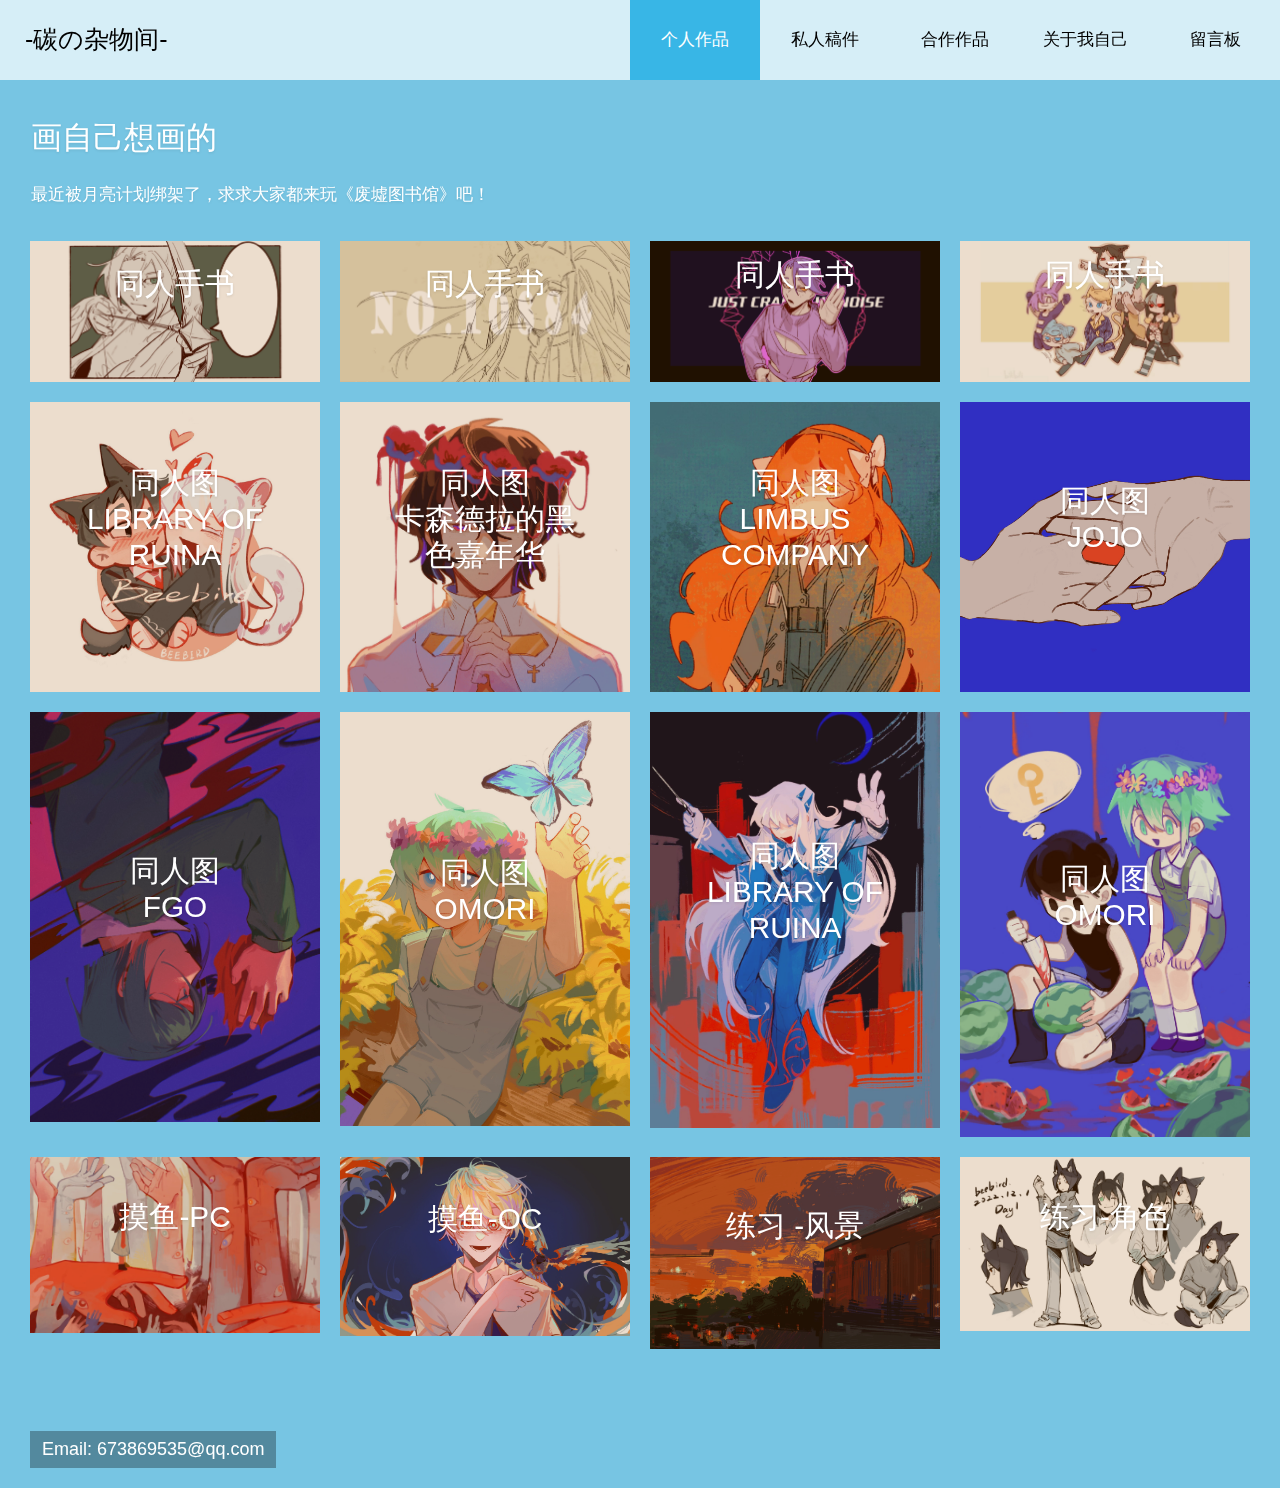
==== commit bf05041a: "Add files via upload" ====
--- a/index.html
+++ b/index.html
@@ -16,7 +16,6 @@
 </head>
 
     <body>
-
         <div class="cd-hero">
 
             <div class="cd-slider-nav">
@@ -51,28 +50,25 @@
 
                 </nav>
             </div>
-
             <ul class="cd-hero-slider">
-
                 <li class="selected">
                     <div class="cd-full-width">
                         <div class="container-fluid js-tm-page-content" data-page-no="1" data-page-type="gallery">
                             <div class="tm-img-gallery-container">
                                 <div class="tm-img-gallery gallery-one">
                                     <div class="tm-img-gallery-info-container">
+                                    
                                         <h2 class="tm-text-title tm-gallery-title tm-white"><span class="tm-white">画自己想画的</span></h2>
                                         <p class="tm-text">最近被月亮计划绑架了，求求大家都来玩《废墟图书馆》吧！
-
                                         </p>
                                     </div>
                                     <div class="grid-item">
                                         <figure class="effect-bubba">
                                             <img src="picture/o1.jpg" alt="Image" class="img-fluid tm-img">
                                             <figcaption>
-                                                <h2 class="tm-figure-title">同人手书<br> <span></span></h2>
+                                                <h2 class="tm-figure-title">同人手书<br></h2>
                                                 <p class="tm-figure-description">韩国漫画《摩登三国》</p>
-
-                                                <a href="img/o1.jpg">View more</a>
+                                                <a href="picture/o1.jpg"></a>
                                             </figcaption>
                                         </figure>
                                     </div>
@@ -82,7 +78,7 @@
                                             <figcaption>
                                                 <h2 class="tm-figure-title">同人手书<br><span></span></h2>
                                                 <p class="tm-figure-description">日本游戏《人狼村之谜》</p>
-                                                <a href="img/o2.jpg">View more</a>
+                                                <a href="picture/o2.jpg">View more</a>
                                             </figcaption>
                                         </figure>
                                     </div>
@@ -92,7 +88,7 @@
                                             <figcaption>
                                                 <h2 class="tm-figure-title">同人手书<br><span></span></h2>
                                                 <p class="tm-figure-description">《jojo的奇妙冒险：黄金之风》</p>
-                                                <a href="img/o3.jpg">View more</a>
+                                                <a href="picture/o3.jpg">View more</a>
                                             </figcaption>
                                         </figure>
                                     </div>
@@ -102,17 +98,18 @@
                                             <figcaption>
                                                 <h2 class="tm-figure-title">同人手书<br><span></span></h2>
                                                 <p class="tm-figure-description">《jojo的奇妙冒险：黄金之风》</p>
-                                                <a href="img/o4.jpg">View more</a>
-                                            </figcaption>
-                                        </figure>
-                                    </div>
+                                                <a href="picture/o4.jpg">View more</a>
+                                            </figcaption>
+                                        </figure>
+                                    </div>
+
                                     <div class="grid-item">
                                         <figure class="effect-bubba">
                                             <img src="picture/o5.jpg" alt="Image" class="img-fluid tm-img">
                                             <figcaption>
                                                 <h2 class="tm-figure-title">同人图<br><span>Library Of Ruina</span></h2>
                                                 <p class="tm-figure-description">我被月亮计划绑架了</p>
-                                                <a href="img/o5.jpg">View more</a>
+                                                <a href="picture/o5.jpg">View more</a>
                                             </figcaption>
                                         </figure>
                                     </div>
@@ -122,7 +119,7 @@
                                             <figcaption>
                                                 <h2 class="tm-figure-title">同人图<br><span>卡森德拉的黑色嘉年华</span></h2>
                                                 <p class="tm-figure-description">康斯坦丁</p>
-                                                <a href="img/o6.jpg">View more</a>
+                                                <a href="picture/o6.jpg">View more</a>
                                             </figcaption>
                                         </figure>
                                     </div>
@@ -132,7 +129,7 @@
                                             <figcaption>
                                                 <h2 class="tm-figure-title">同人图<br><span>Limbus Company</span></h2>
                                                 <p class="tm-figure-description">又我被月亮计划绑架了</p>
-                                                <a href="img/o7.jpg">点击入坑</a>
+                                                <a href="picture/o7.jpg">点击入坑</a>
                                             </figcaption>
                                         </figure>
                                     </div>
@@ -142,7 +139,7 @@
                                             <figcaption>
                                                 <h2 class="tm-figure-title">同人图<br><span>JOJO</span></h2>
                                                 <p class="tm-figure-description">迪亚波罗</p>
-                                                <a href="img/o8.jpg">View more</a>
+                                                <a href="picture/o8.jpg">View more</a>
                                             </figcaption>
                                         </figure>
                                     </div>
@@ -152,7 +149,7 @@
                                             <figcaption>
                                                 <h2 class="tm-figure-title">同人图<br> <span>Fgo</span></h2>
                                                 <p class="tm-figure-description">埃尔梅罗二世</p>
-                                                <a href="img/tm-img-09.jpg">View more</a>
+                                                <a href="picture/o9.jpg">View more</a>
                                             </figcaption>
                                         </figure>
                                     </div>
@@ -162,7 +159,7 @@
                                             <figcaption>
                                                 <h2 class="tm-figure-title">同人图<br><span>Omori</span></h2>
                                                 <p class="tm-figure-description">致郁小游戏</p>
-                                                <a href="img/o10.jpg">View more</a>
+                                                <a href="picture/o10.jpg">View more</a>
                                             </figcaption>
                                         </figure>
                                     </div>
@@ -172,7 +169,7 @@
                                             <figcaption>
                                                 <h2 class="tm-figure-title">同人图<br><span>Library Of Ruina</span></h2>
                                                 <p class="tm-figure-description">月亮计划……</p>
-                                                <a href="img/o11.jpg">View more</a>
+                                                <a href="picture/o11.jpg">View more</a>
                                             </figcaption>
                                         </figure>
                                     </div>
@@ -182,7 +179,7 @@
                                             <figcaption>
                                                 <h2 class="tm-figure-title">同人图<br><span>Omori</span></h2>
                                                 <p class="tm-figure-description">something</p>
-                                                <a href="img/o12.jpg">View more</a>
+                                                <a href="picture/o12.jpg">View more</a>
                                             </figcaption>
                                         </figure>
                                     </div>
@@ -192,7 +189,7 @@
                                             <figcaption>
                                                 <h2 class="tm-figure-title">摸鱼<span>-pc</span></h2>
                                                 <p class="tm-figure-description">随便画画</p>
-                                                <a href="img/o13.jpg">View more</a>
+                                                <a href="picture/o13.jpg">View more</a>
                                             </figcaption>
                                         </figure>
                                     </div>
@@ -202,7 +199,7 @@
                                             <figcaption>
                                                 <h2 class="tm-figure-title">摸鱼<span>-oc</span></h2>
                                                 <p class="tm-figure-description">随便画画</p>
-                                                <a href="img/o14.jpg">View more</a>
+                                                <a href="picture/o14.jpg">View more</a>
                                             </figcaption>
                                         </figure>
                                     </div>
@@ -212,7 +209,7 @@
                                             <figcaption>
                                                 <h2 class="tm-figure-title">练习 <span>-风景</span></h2>
                                                 <p class="tm-figure-description">风景练习</p>
-                                                <a href="img/o15.jpg">View more</a>
+                                                <a href="picture/o15.jpg">View more</a>
                                             </figcaption>
                                         </figure>
                                     </div>
@@ -222,7 +219,7 @@
                                             <figcaption>
                                                 <h2 class="tm-figure-title">练习<span>-角色</span></h2>
                                                 <p class="tm-figure-description">都是原创角色</p>
-                                                <a href="img/o16.jpg">View more</a>
+                                                <a href="picture/o16.jpg">View more</a>
                                             </figcaption>
                                         </figure>
                                     </div>
@@ -249,7 +246,7 @@
                                             <figcaption>
                                                 <h2 class="tm-figure-title">QQ人 <span></span></h2>
                                                 <p class="tm-figure-description">一口一个</p>
-                                                <a href="img/s1.jpg">View more</a>
+                                                <a href="picture/s1.jpg">View more</a>
                                             </figcaption>
                                         </figure>
                                     </div>
@@ -259,7 +256,7 @@
                                             <figcaption>
                                                 <h2 class="tm-figure-title">QQ人 <span></span></h2>
                                                 <p class="tm-figure-description">一口一个，还有小背景</p>
-                                                <a href="img/s2.jpg">View more</a>
+                                                <a href="picture/s2.jpg">View more</a>
                                             </figcaption>
                                         </figure>
                                     </div>
@@ -269,7 +266,7 @@
                                             <figcaption>
                                                 <h2 class="tm-figure-title">QQ人 <span></span></h2>
                                                 <p class="tm-figure-description">一口两个</p>
-                                                <a href="img/s3.jpg">View more</a>
+                                                <a href="picture/s3.jpg">View more</a>
                                             </figcaption>
                                         </figure>
                                     </div>
@@ -279,7 +276,7 @@
                                             <figcaption>
                                                 <h2 class="tm-figure-title">QQ人<span></span></h2>
                                                 <p class="tm-figure-description">一口好几个</p>
-                                                <a href="img/s4.jpg">View more</a>
+                                                <a href="picture/s4.jpg">View more</a>
                                             </figcaption>
                                         </figure>
                                     </div>
@@ -289,7 +286,7 @@
                                             <figcaption>
                                                 <h2 class="tm-figure-title">头像 <span></span></h2>
                                                 <p class="tm-figure-description">24h橱窗</p>
-                                                <a href="img/s5.jpg">View more</a>
+                                                <a href="picture/s5.jpg">View more</a>
                                             </figcaption>
                                         </figure>
                                     </div>
@@ -299,7 +296,7 @@
                                             <figcaption>
                                                 <h2 class="tm-figure-title">头像 <span></span></h2>
                                                 <p class="tm-figure-description">比较闲的时候</p>
-                                                <a href="img/s6.jpg">View more</a>
+                                                <a href="picture/s6.jpg">View more</a>
                                             </figcaption>
                                         </figure>
                                     </div>
@@ -309,7 +306,7 @@
                                             <figcaption>
                                                 <h2 class="tm-figure-title">头像<span></span></h2>
                                                 <p class="tm-figure-description">一天可以</p>
-                                                <a href="img/s7.jpg">View more</a>
+                                                <a href="picture/s7.jpg">View more</a>
                                             </figcaption>
                                         </figure>
                                     </div>
@@ -319,7 +316,7 @@
                                             <figcaption>
                                                 <h2 class="tm-figure-title">头像<span></span></h2>
                                                 <p class="tm-figure-description">画三张</p>
-                                                <a href="img/s8.jpg">View more</a>
+                                                <a href="picture/s8.jpg">View more</a>
                                             </figcaption>
                                         </figure>
                                     </div>
@@ -329,7 +326,7 @@
                                             <figcaption>
                                                 <h2 class="tm-figure-title">彩插<span></span></h2>
                                                 <p class="tm-figure-description">画得很累</p>
-                                                <a href="img/s9.jpg">View more</a>
+                                                <a href="picture/s9.jpg">View more</a>
                                             </figcaption>
                                         </figure>
                                     </div>
@@ -339,7 +336,7 @@
                                             <figcaption>
                                                 <h2 class="tm-figure-title">彩插<span></span></h2>
                                                 <p class="tm-figure-description">但也画得很开心</p>
-                                                <a href="img/s10.jpg">View more</a>
+                                                <a href="picture/s10.jpg">View more</a>
                                             </figcaption>
                                         </figure>
                                     </div>
@@ -349,7 +346,7 @@
                                             <figcaption>
                                                 <h2 class="tm-figure-title">彩插 <span></span></h2>
                                                 <p class="tm-figure-description">因为</p>
-                                                <a href="img/s11.jpg">View more</a>
+                                                <a href="picture/s11.jpg">View more</a>
                                             </figcaption>
                                         </figure>
                                     </div>
@@ -359,7 +356,7 @@
                                             <figcaption>
                                                 <h2 class="tm-figure-title">彩插<span></span></h2>
                                                 <p class="tm-figure-description">有很多钱拿</p>
-                                                <a href="img/s12.jpg">View more</a>
+                                                <a href="picture/s12.jpg">View more</a>
                                             </figcaption>
                                         </figure>
                                     </div>
@@ -506,13 +503,11 @@
                                         </div>
                                         <div class="tm-bg-white-translucent text-xs-left tm-textbox tm-2-col-textbox-2 tm-textbox-padding">
                                             <h2 class="tm-text-title">各平台账号</h2>
-                                            <p class="tm-text">QQ：673869535<br>
-                                            wb:法外小众碳<br>
-                                            twi:beeeeeebird<br>
-                                            米画师：可乐软糖killer<br>
-
-                                          b站：蜂儿鸟<br>
-                                          LOFTER：蜂儿鸟
+                                            <p class="tm-text">
+                                            <a href="https://www.mihuashi.com/profiles/1194907">米画师：可乐软糖killer<br></a>
+
+                                          <a href="https://space.bilibili.com/33551199?spm_id_from=333.1007.0.0">b站：蜂儿鸟<br></a>
+                                          <a href="https://33068982.lofter.com/">LOFTER：蜂儿鸟</a>
                                         </p>
                                         </div>
                                     </div>
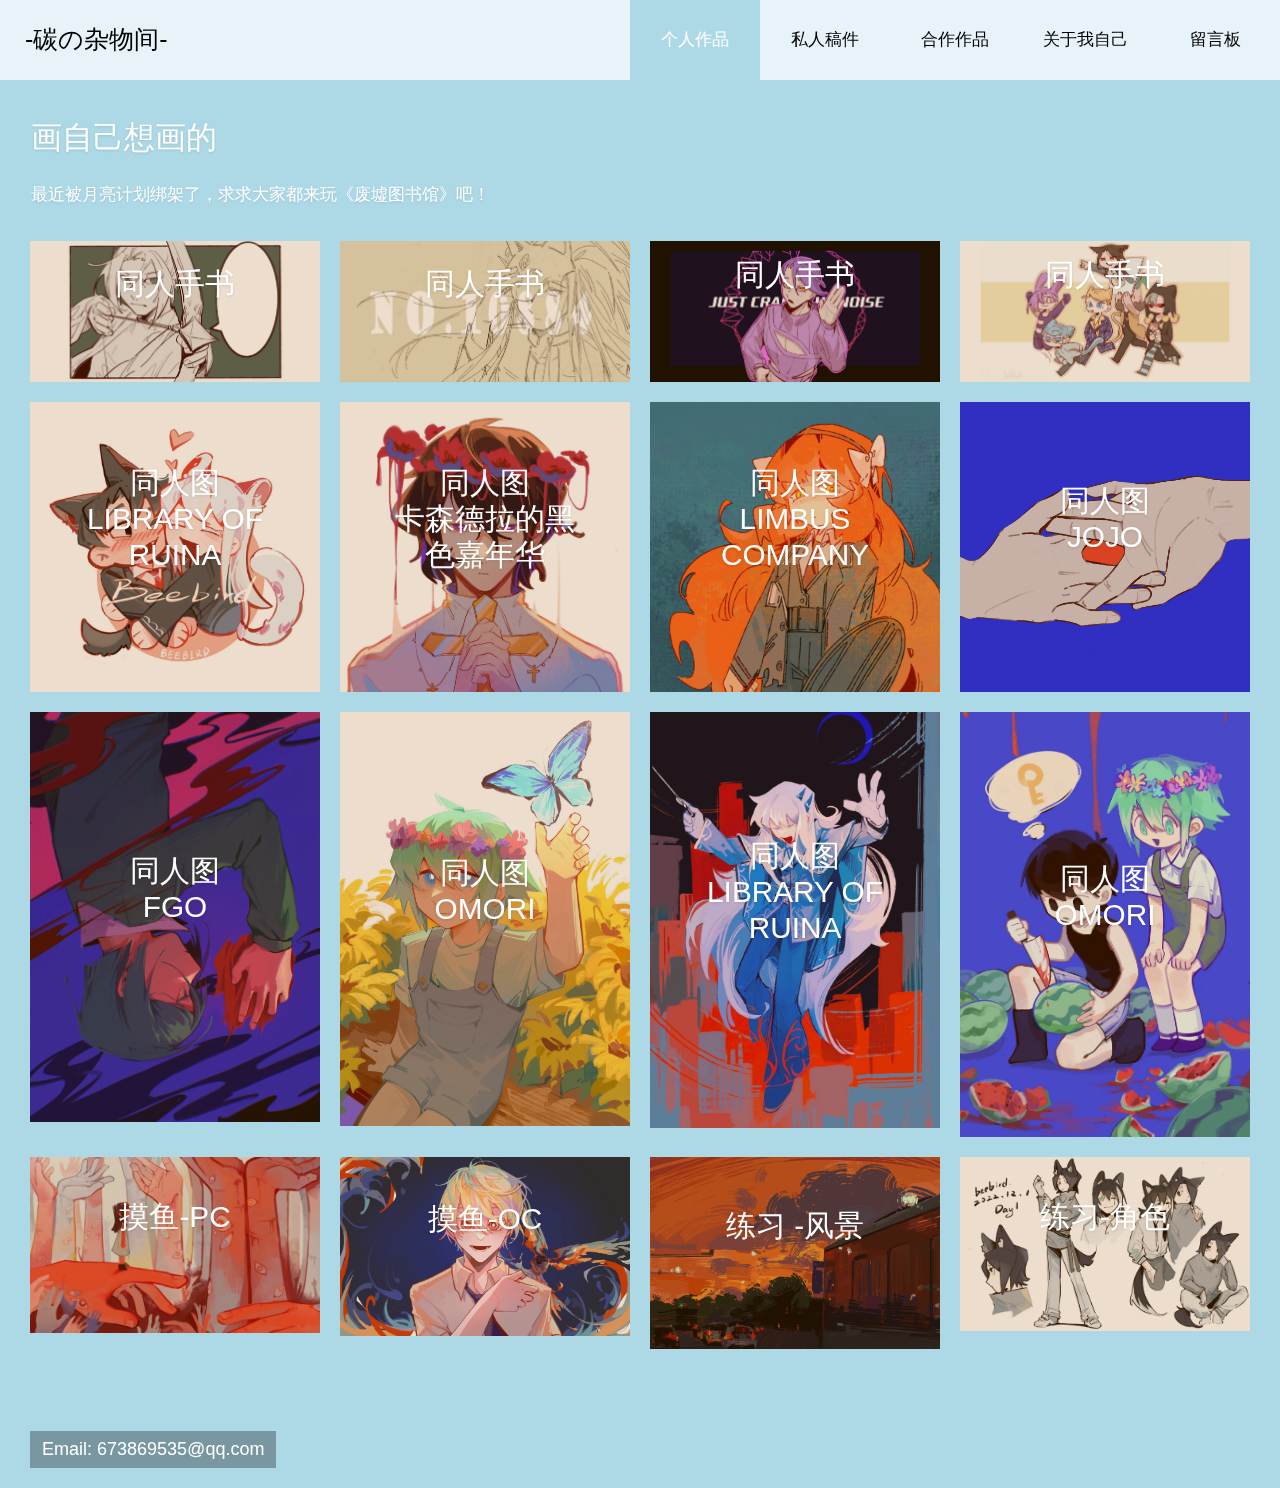
==== commit f51ccd3f: "Add files via upload" ====
--- a/index.html
+++ b/index.html
@@ -15,7 +15,7 @@
     <link rel="stylesheet" href="css/tooplate-style.css">
 </head>
 
-    <body>
+    <body
         <div class="cd-hero">
 
             <div class="cd-slider-nav">
@@ -57,7 +57,7 @@
                             <div class="tm-img-gallery-container">
                                 <div class="tm-img-gallery gallery-one">
                                     <div class="tm-img-gallery-info-container">
-                                    
+
                                         <h2 class="tm-text-title tm-gallery-title tm-white"><span class="tm-white">画自己想画的</span></h2>
                                         <p class="tm-text">最近被月亮计划绑架了，求求大家都来玩《废墟图书馆》吧！
                                         </p>
@@ -383,7 +383,7 @@
                                             <figcaption>
                                                 <h2 class="tm-figure-title">新盐湾<span></span></h2>
                                                 <p class="tm-figure-description">小贴纸，散播方言文化</p>
-                                                <a href="img/z1.jpg">View more</a>
+                                                <a href="picture/z1.jpg">View more</a>
                                             </figcaption>
                                         </figure>
                                     </div>
@@ -393,7 +393,7 @@
                                             <figcaption>
                                                 <h2 class="tm-figure-title">新盐湾<span></span></h2>
                                                 <p class="tm-figure-description">购书用的袋子</p>
-                                                <a href="img/z2.jpg">View more</a>
+                                                <a href="picture/z2.jpg">View more</a>
                                             </figcaption>
                                         </figure>
                                     </div>
@@ -403,7 +403,7 @@
                                             <figcaption>
                                                 <h2 class="tm-figure-title">新盐湾 <span></span></h2>
                                                 <p class="tm-figure-description">概念图，集装箱改装的报刊亭</p>
-                                                <a href="imgz3.jpg">View more</a>
+                                                <a href="picture/z3.jpg">View more</a>
                                             </figcaption>
                                         </figure>
                                     </div>
@@ -413,7 +413,7 @@
                                             <figcaption>
                                                 <h2 class="tm-figure-title">葵花药盒<span></span></h2>
                                                 <p class="tm-figure-description">概念图，为葵花药业设计的盒子</p>
-                                                <a href="img/z4.jpg">View more</a>
+                                                <a href="picture/z4.jpg">View more</a>
                                             </figcaption>
                                         </figure>
                                     </div>
@@ -423,7 +423,7 @@
                                             <figcaption>
                                                 <h2 class="tm-figure-title"><span>mementomori</span></h2>
                                                 <p class="tm-figure-description">讲述生与死的绘本</p>
-                                                <a href="img/z5.jpg">View more</a>
+                                                <a href="picture/z5.jpg">View more</a>
                                             </figcaption>
                                         </figure>
                                     </div>
@@ -433,7 +433,7 @@
                                             <figcaption>
                                                 <h2 class="tm-figure-title"><span>mementomori</span></h2>
                                                 <p class="tm-figure-description">讲述生与死的绘本</p>
-                                                <a href="img/z6.jpg">View more</a>
+                                                <a href="picture/z6.jpg">View more</a>
                                             </figcaption>
                                         </figure>
                                     </div>
@@ -443,7 +443,7 @@
                                             <figcaption>
                                                 <h2 class="tm-figure-title">海报<span></span></h2>
                                                 <p class="tm-figure-description">银鹭好粥道，有爱最重要</p>
-                                                <a href="img/z7.jpg">View more</a>
+                                                <a href="picture/z7.jpg">View more</a>
                                             </figcaption>
                                         </figure>
                                     </div>
@@ -453,7 +453,7 @@
                                             <figcaption>
                                                 <h2 class="tm-figure-title">海报 <span></span></h2>
                                                 <p class="tm-figure-description">为冰泉的电动牙刷做的海报</p>
-                                                <a href="img/z8.jpg">View more</a>
+                                                <a href="picture/z8.jpg">View more</a>
                                             </figcaption>
                                         </figure>
                                     </div>
--- a/css/tooplate-style.css
+++ b/css/tooplate-style.css
@@ -6,7 +6,6 @@
 	font-weight: 300;
 	overflow-x: hidden;
 }
-
 .tm-white { color: #FFFFFF; }
 
 ul { padding: 0; margin: 0; }
@@ -20,7 +19,7 @@
 	outline: none;
 }
 
-.tm-brand-icon { 
+.tm-brand-icon {
 	padding: 10px;
     background: none;
     color: black;
@@ -43,8 +42,8 @@
 
 .navbar { padding: 0; }
 
-.cd-slider-nav nav { 
-	width: 100%; 	
+.cd-slider-nav nav {
+	width: 100%;
 }
 
 .cd-slider-nav .navbar-nav {
@@ -53,10 +52,10 @@
 	vertical-align: top;
 }
 
-.cd-slider-nav li { 
+.cd-slider-nav li {
 	display: block;
 	float: none;
-	width: auto;	
+	width: auto;
 }
 .tlinks{text-indent:-9999px;height:0;line-height:0;font-size:0;overflow:hidden;}
 .tm-navbar { float: right; }
@@ -123,56 +122,56 @@
 
 /* Hero Slider */
 .cd-hero-slider { height: 100vh; }
-.cd-hero-slider li { 
+.cd-hero-slider li {
 	background-color: #2c343b;
-	list-style: none; 
+	list-style: none;
 }
 
 /* Background & menu colors */
-.cd-hero-slider li:nth-of-type(1) { background-color: rgba(56, 182, 230, 0.62); }
-.cd-hero-slider li:nth-of-type(2) { background-color: rgba(237, 84, 76, 0.62); }
-.cd-hero-slider li:nth-of-type(3) { background-color: rgba(234, 163, 25, 0.62); }
-.cd-hero-slider li:nth-of-type(4) { background-color: rgba(22, 181, 163, 0.62); }
-.cd-hero-slider li:nth-of-type(5) { background-color: rgba(68, 127, 202, 0.62); }
+.cd-hero-slider li:nth-of-type(1) { background-color: rgba(173, 216, 230,1); }
+.cd-hero-slider li:nth-of-type(2) { background-color: rgba(135, 206, 235,1); }
+.cd-hero-slider li:nth-of-type(3) { background-color: 	rgba(95,174,227,1.000); }
+.cd-hero-slider li:nth-of-type(4) { background-color: rgba(70, 130, 180,1); }
+.cd-hero-slider li:nth-of-type(5) { background-color: rgba(112, 128, 144, 1); }
 
 .cd-slider-nav .nav-item:nth-of-type(1).selected .nav-link,
 .cd-slider-nav .nav-item:nth-of-type(1) .nav-link:hover,
-.cd-slider-nav .nav-item:nth-of-type(1) .nav-link:focus {	
-	background-color: #38b6e6;
+.cd-slider-nav .nav-item:nth-of-type(1) .nav-link:focus {
+	background-color:	#add8e6;
 }
 
 .cd-slider-nav .nav-item:nth-of-type(2).selected .nav-link,
 .cd-slider-nav .nav-item:nth-of-type(2) .nav-link:hover,
 .cd-slider-nav .nav-item:nth-of-type(2) .nav-link:focus {
-			
-	background-color: #ed544c;
+
+	background-color:	#87ceeb;
 }
 
 .cd-slider-nav .nav-item:nth-of-type(3).selected .nav-link,
 .cd-slider-nav .nav-item:nth-of-type(3) .nav-link:hover,
 .cd-slider-nav .nav-item:nth-of-type(3) .nav-link:focus {
-		
-	background-color: #eaa319;	
+
+	background-color: 	#5faee3;
 }
 
 .cd-slider-nav .nav-item:nth-of-type(4).selected .nav-link,
 .cd-slider-nav .nav-item:nth-of-type(4) .nav-link:hover,
 .cd-slider-nav .nav-item:nth-of-type(4) .nav-link:focus {
-	
-	background-color: #16b5a3;
+
+	background-color:	#4682b4;
 }
 
 .cd-slider-nav .nav-item:nth-of-type(5).selected .nav-link,
 .cd-slider-nav .nav-item:nth-of-type(5) .nav-link:hover,
 .cd-slider-nav .nav-item:nth-of-type(5) .nav-link:focus {
-	
-	background-color: #447fca;		
-}
-
-.tm-bg-white-translucent { background-color: rgba(255,255,255,0.8); }
+
+	background-color: 	#708090;
+}
+
+.tm-bg-white-translucent { background-color: rgba(225, 225,225, 0.85); }
 .tm-bg-white-translucent p { color: black; }
-.tm-textbox { 
-	display: inline-block; 
+.tm-textbox {
+	display: inline-block;
 	width: 100%;
 }
 
@@ -181,12 +180,12 @@
 	width: 100%;
 }
 
-.cd-hero-slider .tm-text { 
+.cd-hero-slider .tm-text {
 	font-size: 1em;
-	line-height: 1.8; 
-}
-
-.cd-full-width .container-fluid.tm-page-width { 
+	line-height: 1.8;
+}
+
+.cd-full-width .container-fluid.tm-page-width {
 	max-width: none;
 	margin-left: auto;
 	margin-right: auto;
@@ -218,7 +217,7 @@
 .tm-footer {
 	position: absolute;
 	bottom: 0;
-	left: 0;	
+	left: 0;
 }
 
 .tm-footer {
@@ -286,7 +285,7 @@
 
 textarea { height: 168px; }
 
-/* Preloader 
+/* Preloader
 	https://ihatetomatoes.net/create-custom-preloading-screen/
 */
 /* ==========================================================================
@@ -317,22 +316,22 @@
 
 /* Loaded */
 .loaded #loader-wrapper .loader-section.section-left {  /* Chrome, Opera 15+, Safari 3.1+ */  /* IE 9 */
-	transform: translateX(-100%);  /* Firefox 16+, IE 10+, Opera */  
+	transform: translateX(-100%);  /* Firefox 16+, IE 10+, Opera */
 	transition: all 0.7s 0.3s cubic-bezier(0.645, 0.045, 0.355, 1.000);
 }
 
 .loaded #loader-wrapper .loader-section.section-right {  /* Chrome, Opera 15+, Safari 3.1+ */  /* IE 9 */
-	transform: translateX(100%);  /* Firefox 16+, IE 10+, Opera */  
+	transform: translateX(100%);  /* Firefox 16+, IE 10+, Opera */
 	transition: all 0.7s 0.3s cubic-bezier(0.645, 0.045, 0.355, 1.000);
 }
 
 .loaded #loader {
-	opacity: 0;  
+	opacity: 0;
 	transition: all 0.3s ease-out;
 }
 .loaded #loader-wrapper {
 	visibility: hidden;  /* Chrome, Opera 15+, Safari 3.1+ */  /* IE 9 */
-	transform: translateY(-100%);  /* Firefox 16+, IE 10+, Opera */  
+	transform: translateY(-100%);  /* Firefox 16+, IE 10+, Opera */
 	transition: all 0.3s 1s ease-out;
 }
 
@@ -350,10 +349,10 @@
 
 .cd-slider-nav .navbar-nav { background-color: rgba(255,255,255,0.7); }
 
-.cd-slider-nav a, 
+.cd-slider-nav a,
 .navbar-nav .nav-link { height: 50px; }
 
-.tm-brand-icon { 
+.tm-brand-icon {
 	font-size: 3rem;
 	padding: 10px;
 }
@@ -364,15 +363,15 @@
 .tm-2-col-textbox-2 {
 	width: 100%;
 	padding: 25px;
-	margin-bottom: 30px; 
-	-ms-flex: 0 1 auto; 
-	    flex: 0 1 auto; 
+	margin-bottom: 30px;
+	-ms-flex: 0 1 auto;
+	    flex: 0 1 auto;
 	        /* Fix flexbox in IE 10 bug https://philipwalton.com/articles/normalizing-cross-browser-flexbox-bugs/ */
 }
 
 .tm-2-col-textbox-2:last-child { margin-bottom: 0; }
 
-/*.tm-3-col-textbox { 
+/*.tm-3-col-textbox {
 	max-width: 100%;
 	padding-left: 10px;
 	padding-right: 10px;
@@ -415,7 +414,7 @@
 .tm-img-gallery-info-container {
 	display: block;
 	margin: 0 auto;
-	padding: 0 1px 30px;	
+	padding: 0 1px 30px;
 }
 
 .tm-img {
@@ -435,7 +434,7 @@
 
 #google-map {
     height: 430px;
-    width: 100%;    
+    width: 100%;
 }
 
 .tm-copyright-text {
@@ -515,7 +514,7 @@
 figure.effect-bubba img {
     opacity: 0.7;
 	-webkit-transition: opacity 0.35s;
-	transition: opacity 0.35s;   
+	transition: opacity 0.35s;
 }
 
 figure.effect-bubba p {
@@ -662,9 +661,9 @@
 	.cd-hero-slider h2.tm-text-title { font-size: 1.8em; }
 	.tm-textbox-padding { padding: 30px 40px; }
 	.tm-textbox-padding-contact { padding: 30px; }
-	.tm-img-gallery-container { 
+	.tm-img-gallery-container {
 		margin: 0 auto;
-		max-width: 680px; 
+		max-width: 680px;
 	}
 
 	.grid-item {
@@ -679,7 +678,7 @@
 		margin: 0 auto 0 0;
 	}
 
-	.grid-item figure figcaption { padding: 1.5em; }	
+	.grid-item figure figcaption { padding: 1.5em; }
 }
 
 @media only screen and (min-width: 600px) {
@@ -691,10 +690,10 @@
 	.tm-img-gallery-container-2 { max-width: 906px; }
 }*/
 
-@media only screen and (min-width: 720px) {	
-	.tm-footer { 
-		-ms-flex-direction: row; 
-			flex-direction: row; 
+@media only screen and (min-width: 720px) {
+	.tm-footer {
+		-ms-flex-direction: row;
+			flex-direction: row;
 	}
 
 	.tm-copyright-text { margin-top: 0; }
@@ -702,12 +701,12 @@
 
 @media only screen and (min-width: 768px) {
 
-	
-	
+
+
 	/*.cd-slider-nav .nav-item:nth-of-type(6).selected .nav-link,
 	.cd-slider-nav .nav-item:nth-of-type(6) .nav-link:hover,
 	.cd-slider-nav .nav-item:nth-of-type(6) .nav-link:focus {
-		background-color: rgba(68, 127, 202, 0.62);		
+		background-color: rgba(68, 127, 202, 0.62);
 	}*/
 
 	.cd-hero-slider .cd-full-width { padding-top: 0; }
@@ -716,12 +715,12 @@
 		width: 50%;
 	}*/
 
-	.tm-flex { 
-		display: -ms-flexbox; 
+	.tm-flex {
+		display: -ms-flexbox;
 		display: flex;
 	}
 
-	.tm-2-col-textbox-2 {	
+	.tm-2-col-textbox-2 {
 		margin-bottom: 0;
 		margin-right: 30px;
 		width: 100%;
@@ -733,21 +732,21 @@
 		margin-left: auto;
 		margin-right: auto;
 	}*/
-	
+
 	/*.tm-3-col-container,*/
 	.cd-full-width .container-fluid.tm-page-width { max-width: 800px; }
 	/*.tm-3-col-textbox { max-width: 400px; }	*/
 }
 
 @media only screen and (min-width: 992px) {
-	.tm-navbar-bg { 
-		padding-left: 25px; 
+	.tm-navbar-bg {
+		padding-left: 25px;
 		padding-right: 0;
 	}
 
 	.tm-navbar {
 		position: static;
-		height: auto !important;		
+		height: auto !important;
 	}
 
 	.cd-slider-nav .navbar-nav {
@@ -756,13 +755,13 @@
 		display: flex;
 	}
 
-	.cd-slider-nav li {	
-		display: inline-block; 
+	.cd-slider-nav li {
+		display: inline-block;
 		width: auto;
 		height: auto;
 	}
 
-	.cd-slider-nav a, 
+	.cd-slider-nav a,
 	.navbar-nav .nav-link {
 		height: 80px;
 	}
@@ -793,13 +792,13 @@
 
 	.tm-img-gallery-container { max-width: 1360px; }
 
-	.grid-item { width: 25%; }	
-	.grid-item figure figcaption { padding: 1em; }	
+	.grid-item { width: 25%; }
+	.grid-item figure figcaption { padding: 1em; }
 }
 
 @media only screen and (min-width: 1063px) {
-	.cd-slider-nav { top: 0; }	
-	.cd-slider-nav nav { padding: 0; }	
+	.cd-slider-nav { top: 0; }
+	.cd-slider-nav nav { padding: 0; }
 	.tm-brand-icon { margin-right: 15px; }
 	.tm-contact-page { padding: 20px; }
 	.cd-full-width .container-fluid {
@@ -833,7 +832,7 @@
 	}
 }*/
 
-@media only screen and (min-width: 1170px) {	
+@media only screen and (min-width: 1170px) {
 	.cd-hero-slider h2, .cd-hero-slider p { margin-bottom: 5%; }
 	.cd-hero-slider h2.tm-gallery-title { margin-bottom: 25px; }
 	.cd-hero-slider p:last-child { margin-bottom: 0; }
@@ -851,7 +850,7 @@
 	}
 	.cd-slider-nav a.navbar-brand { font-size: 3.5rem; }
 
-	.tm-brand-icon { 
+	.tm-brand-icon {
 		font-size: 4rem;
     	padding: 10px;
 		margin-right: 15px;
@@ -860,10 +859,10 @@
 }
 
 @media only screen and (min-width: 1340px) {
-	.cd-full-width .container-fluid.tm-page-width { 
-		padding-left: 0; 
+	.cd-full-width .container-fluid.tm-page-width {
+		padding-left: 0;
 		padding-right: 0;
-	}	
+	}
 }
 
 @media only screen and (min-width: 768px) and (max-width: 991px) {
